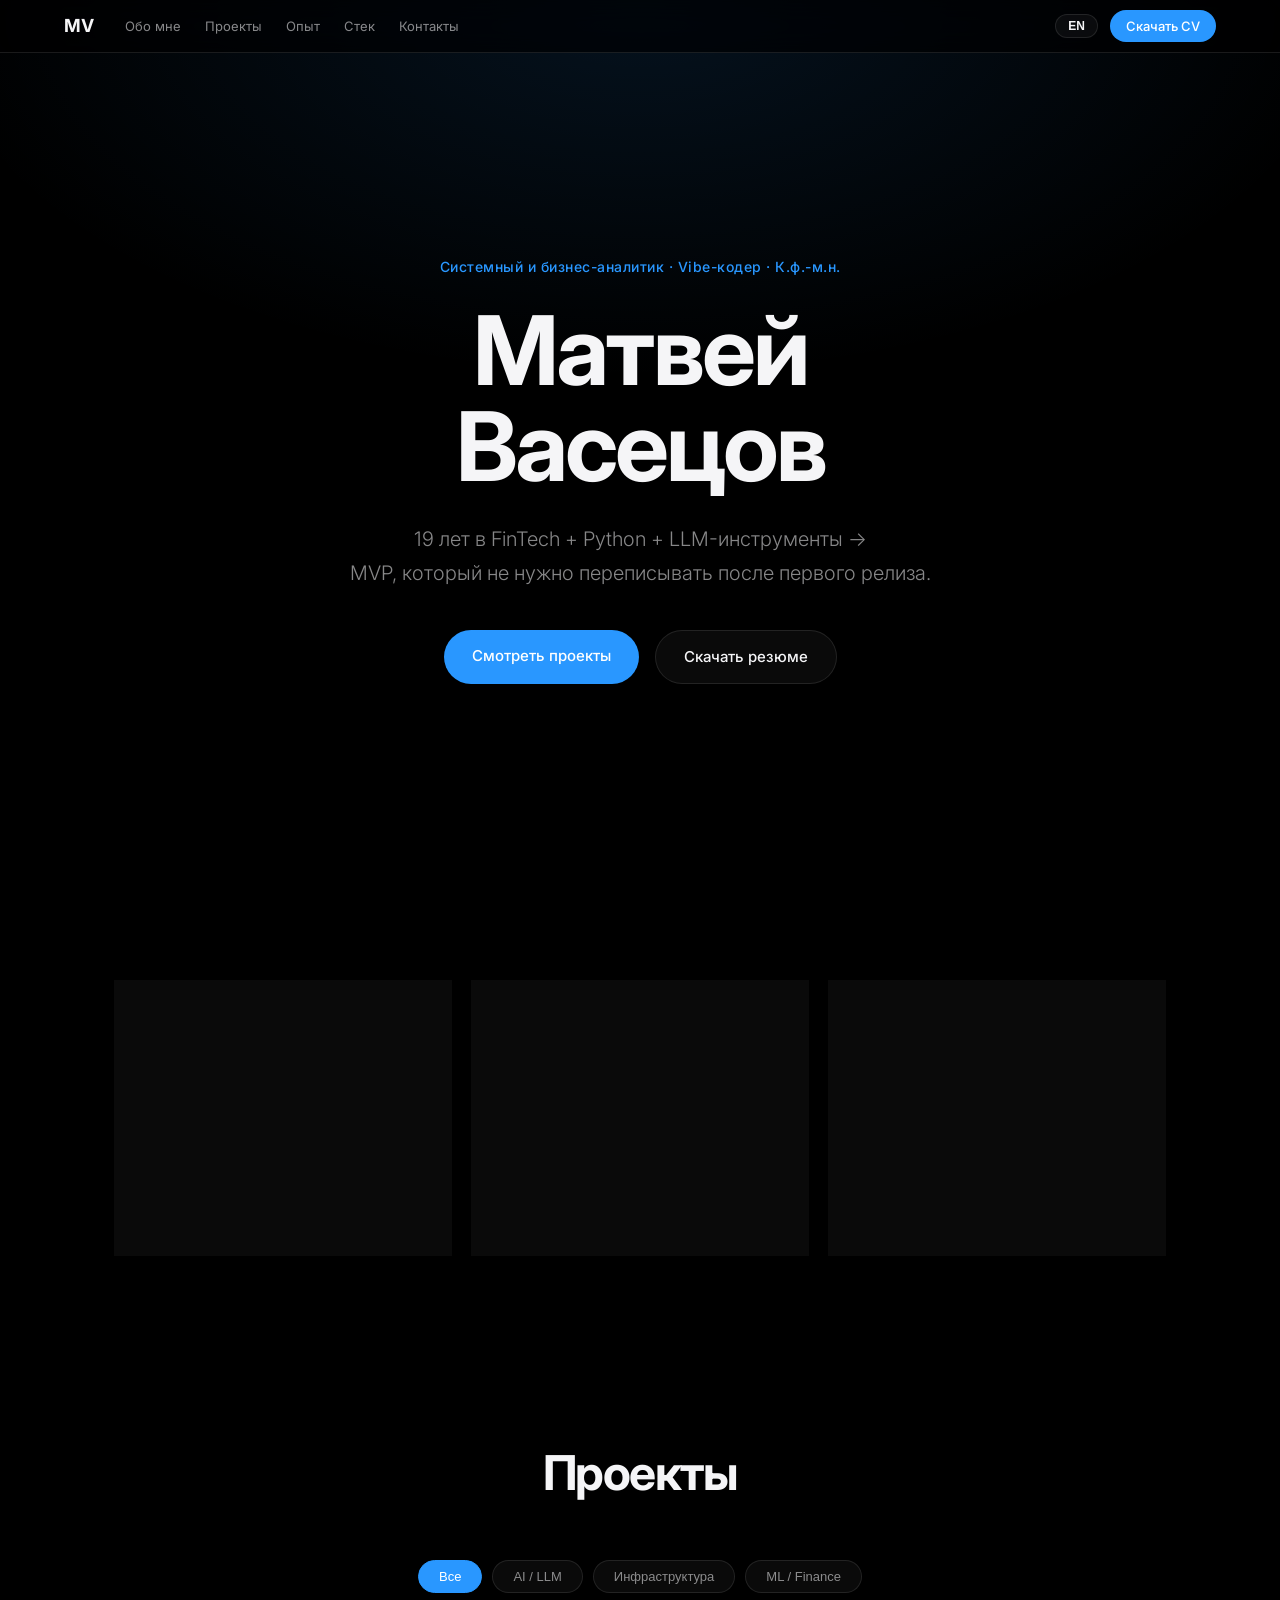
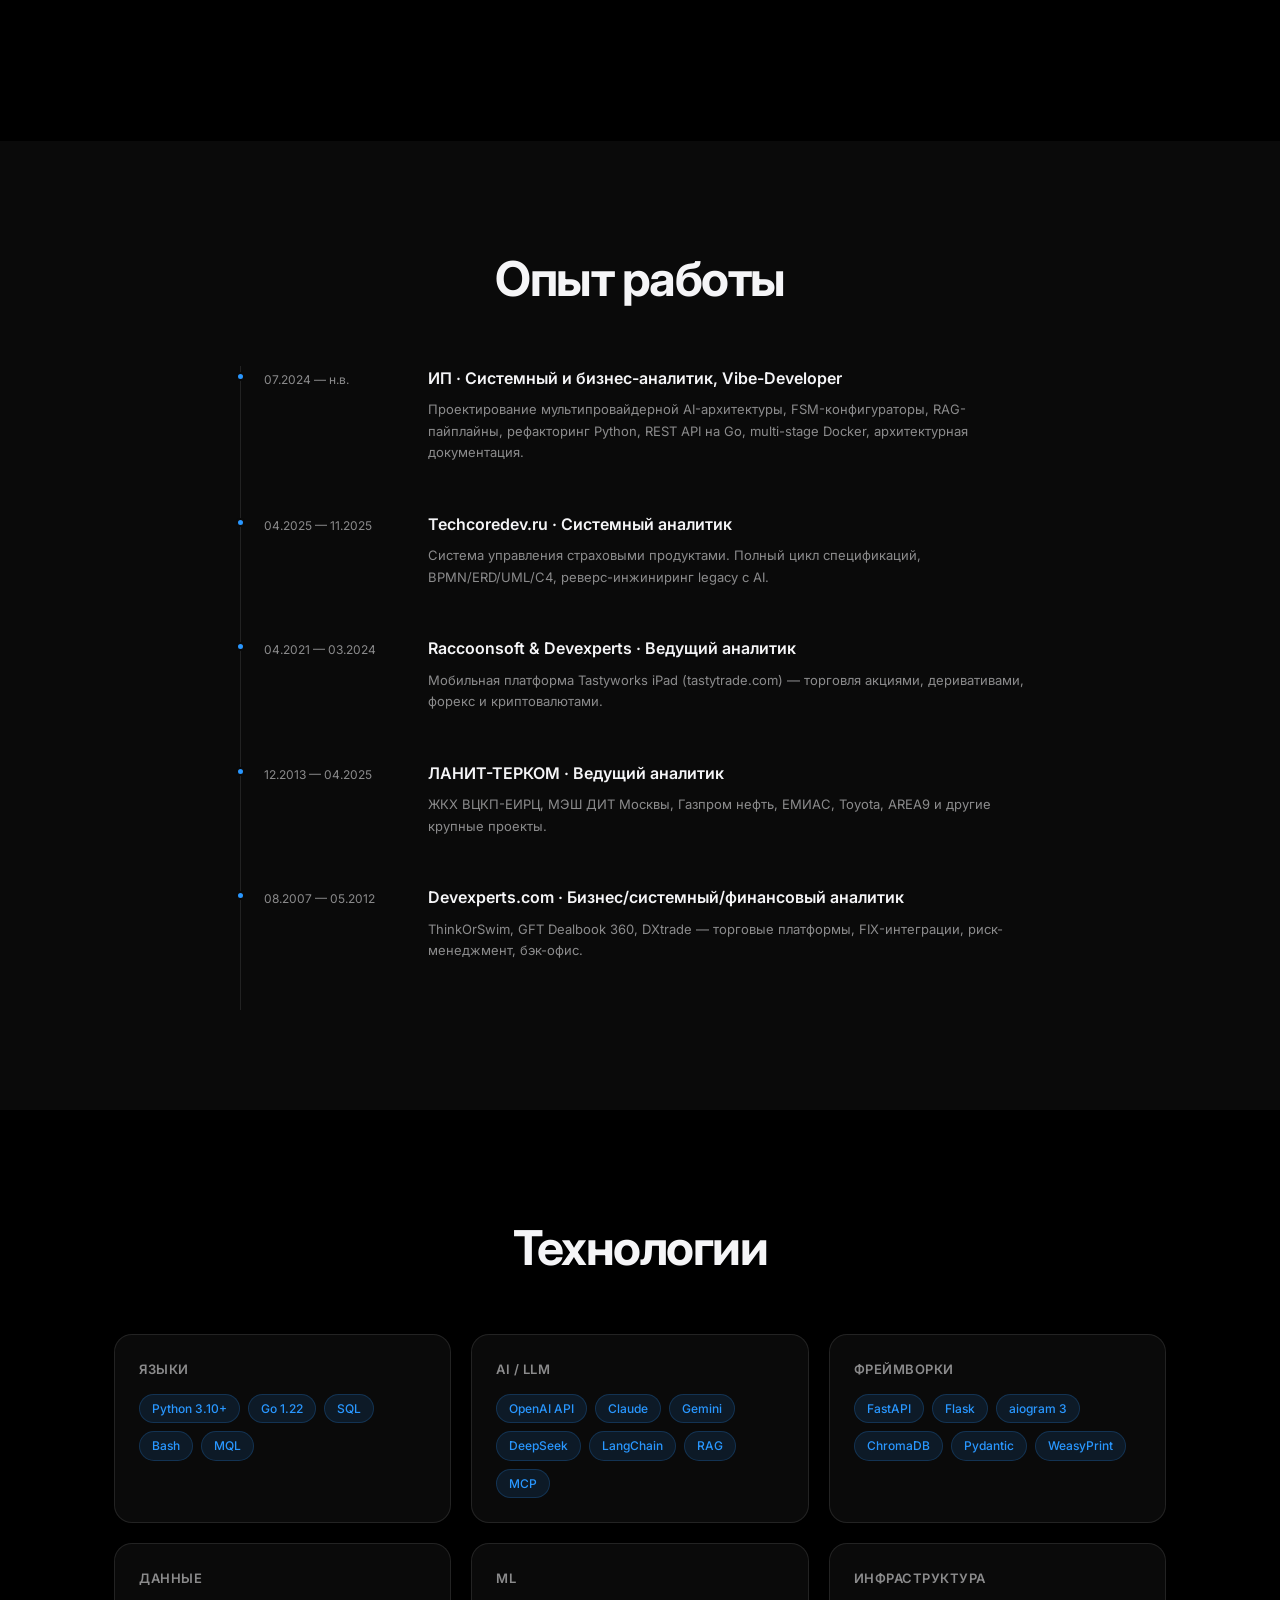
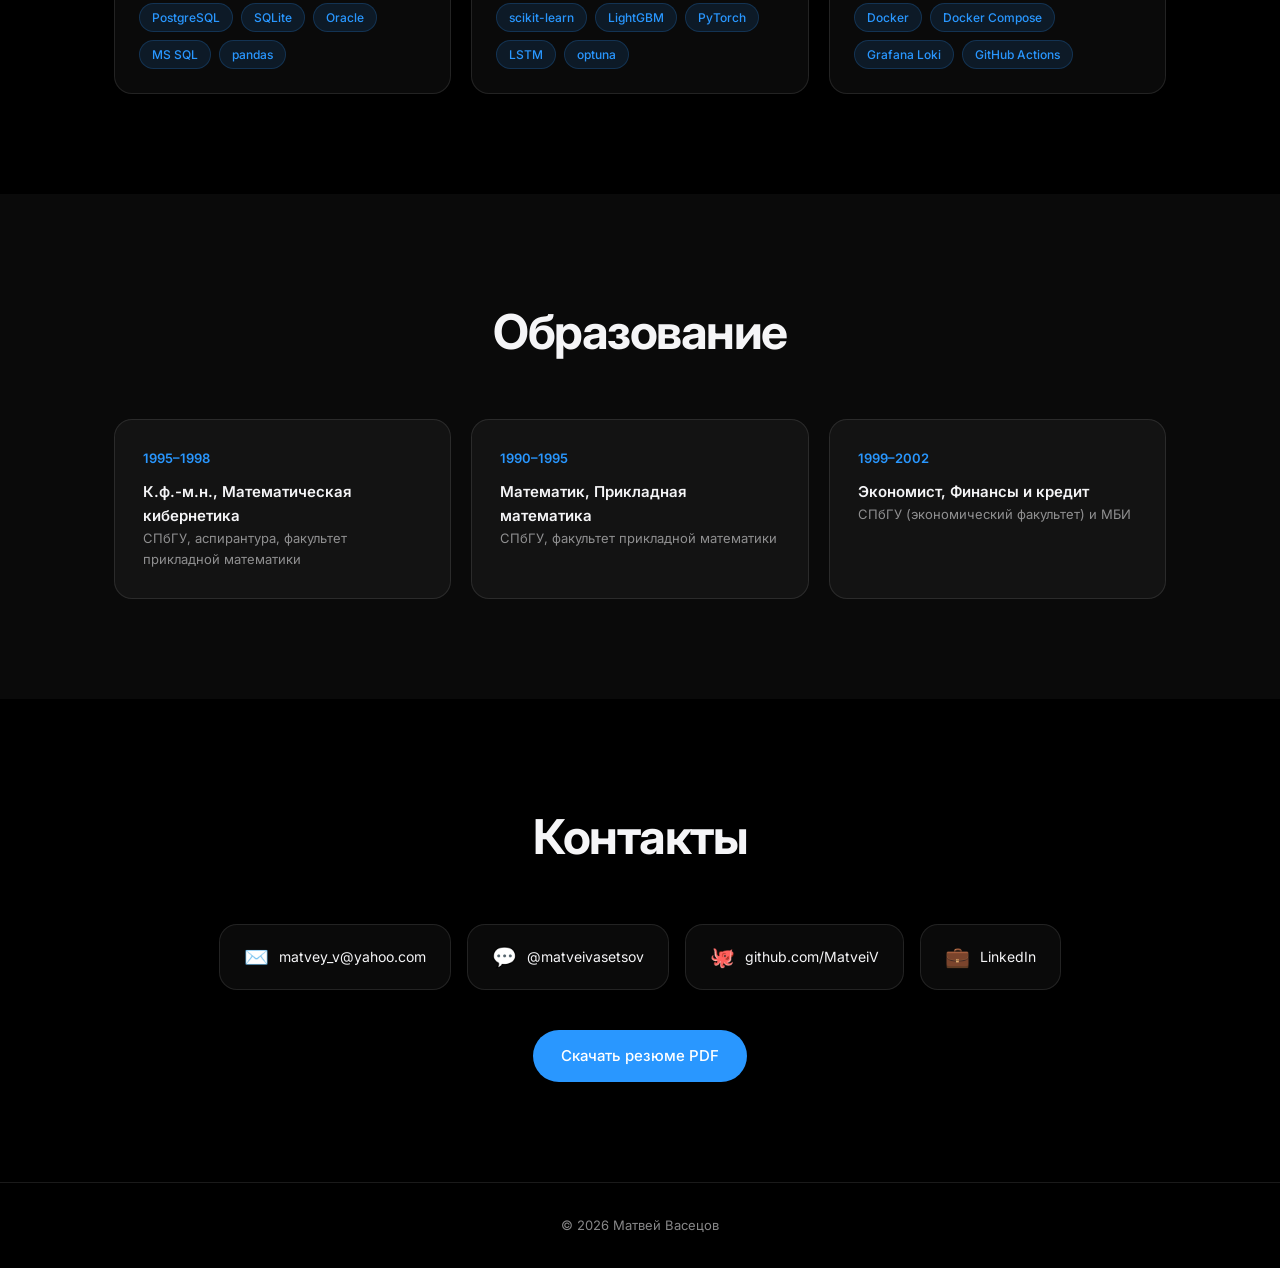
==== templates/index.html @ 53c4da7e "Initial commit: resume site + telegram bot" ====
<!DOCTYPE html>
<html lang="ru">
<head>
  <meta charset="UTF-8" />
  <meta name="viewport" content="width=device-width, initial-scale=1.0" />
  <title data-i18n="page_title">Матвей Васецов — Аналитик</title>
  <link rel="preconnect" href="https://fonts.googleapis.com" />
  <link rel="preconnect" href="https://fonts.gstatic.com" crossorigin />
  <link href="https://fonts.googleapis.com/css2?family=Inter:wght@300;400;500;600;700&display=swap" rel="stylesheet" />
  <link rel="stylesheet" href="/static/css/style.css" />
</head>
<body>

  <!-- NAV -->
  <nav class="nav">
    <div class="nav-inner">
      <span class="nav-logo">MV</span>
      <div class="nav-links">
        <a href="#about" data-i18n="nav_about">Обо мне</a>
        <a href="#projects" data-i18n="nav_projects">Проекты</a>
        <a href="#experience" data-i18n="nav_experience">Опыт</a>
        <a href="#skills" data-i18n="nav_skills">Стек</a>
        <a href="#contact" data-i18n="nav_contact">Контакты</a>
      </div>
      <div class="nav-actions">
        <button class="lang-btn" id="langToggle">EN</button>
        <a href="/download-cv" class="btn-pill" data-i18n="nav_cv">Скачать CV</a>
      </div>
    </div>
  </nav>

  <!-- HERO -->
  <section class="hero" id="about">
    <div class="hero-inner">
      <p class="hero-eyebrow" data-i18n="hero_eyebrow">Системный и бизнес-аналитик · Vibe-кодер · К.ф.-м.н.</p>
      <h1 class="hero-name">Матвей<br>Васецов</h1>
      <p class="hero-tagline" data-i18n="hero_tagline">
        19 лет в FinTech + Python + LLM-инструменты →<br>MVP, который не нужно переписывать после первого релиза.
      </p>
      <div class="hero-cta">
        <a href="#projects" class="btn-primary" data-i18n="hero_cta_projects">Смотреть проекты</a>
        <a href="/download-cv" class="btn-secondary" data-i18n="hero_cta_cv">Скачать резюме</a>
      </div>
    </div>
  </section>

  <!-- UTP CARDS -->
  <section class="utp">
    <div class="container">
      <div class="utp-grid">
        <div class="utp-card">
          <div class="utp-icon">🎯</div>
          <h3 data-i18n="utp1_title">Бизнес ↔ Разработка</h3>
          <p data-i18n="utp1_desc">Закрываю связку: собираю требования, проектирую архитектуру и автоматизирую рутину на Python — вы экономите итерации и деньги.</p>
        </div>
        <div class="utp-card">
          <div class="utp-icon">⚡</div>
          <h3 data-i18n="utp2_title">FinTech-экспертиза</h3>
          <p data-i18n="utp2_desc">Торговые платформы, расчётные системы, риск-менеджмент — 19 лет в высоконагруженных финансовых системах.</p>
        </div>
        <div class="utp-card">
          <div class="utp-icon">🤖</div>
          <h3 data-i18n="utp3_title">AI-нативный аналитик</h3>
          <p data-i18n="utp3_desc">LLM, RAG, MCP, function calling — применяю AI-инструменты для ускорения проектирования и разработки.</p>
        </div>
      </div>
    </div>
  </section>

  <!-- PROJECTS -->
  <section class="projects" id="projects">
    <div class="container">
      <h2 class="section-title" data-i18n="projects_title">Проекты</h2>
      <div class="filter-bar" id="filterBar">
        <button class="filter-btn active" data-cat="all" data-i18n="filter_all">Все</button>
        <button class="filter-btn" data-cat="AI / LLM">AI / LLM</button>
        <button class="filter-btn" data-cat="Infrastructure" data-i18n="filter_infra">Инфраструктура</button>
        <button class="filter-btn" data-cat="ML / Finance">ML / Finance</button>
      </div>
      <div class="projects-grid" id="projectsGrid">
        <!-- filled by JS -->
      </div>
    </div>
  </section>

  <!-- EXPERIENCE -->
  <section class="experience" id="experience">
    <div class="container">
      <h2 class="section-title" data-i18n="exp_title">Опыт работы</h2>
      <div class="timeline" id="timeline">

        <div class="timeline-item">
          <div class="timeline-date">07.2024 — <span data-i18n="present">н.в.</span></div>
          <div class="timeline-content">
            <h3 data-i18n="exp1_role">ИП · Системный и бизнес-аналитик, Vibe-Developer</h3>
            <p data-i18n="exp1_desc">Проектирование мультипровайдерной AI-архитектуры, FSM-конфигураторы, RAG-пайплайны, рефакторинг Python, REST API на Go, multi-stage Docker, архитектурная документация.</p>
          </div>
        </div>

        <div class="timeline-item">
          <div class="timeline-date">04.2025 — 11.2025</div>
          <div class="timeline-content">
            <h3 data-i18n="exp2_role">Techcoredev.ru · Системный аналитик</h3>
            <p data-i18n="exp2_desc">Система управления страховыми продуктами. Полный цикл спецификаций, BPMN/ERD/UML/C4, реверс-инжиниринг legacy с AI.</p>
          </div>
        </div>

        <div class="timeline-item">
          <div class="timeline-date">04.2021 — 03.2024</div>
          <div class="timeline-content">
            <h3 data-i18n="exp3_role">Raccoonsoft & Devexperts · Ведущий аналитик</h3>
            <p data-i18n="exp3_desc">Мобильная платформа Tastyworks iPad (tastytrade.com) — торговля акциями, деривативами, форекс и криптовалютами.</p>
          </div>
        </div>

        <div class="timeline-item">
          <div class="timeline-date">12.2013 — 04.2025</div>
          <div class="timeline-content">
            <h3 data-i18n="exp4_role">ЛАНИТ-ТЕРКОМ · Ведущий аналитик</h3>
            <p data-i18n="exp4_desc">ЖКХ ВЦКП-ЕИРЦ, МЭШ ДИТ Москвы, Газпром нефть, ЕМИАС, Toyota, AREA9 и другие крупные проекты.</p>
          </div>
        </div>

        <div class="timeline-item">
          <div class="timeline-date">08.2007 — 05.2012</div>
          <div class="timeline-content">
            <h3 data-i18n="exp5_role">Devexperts.com · Бизнес/системный/финансовый аналитик</h3>
            <p data-i18n="exp5_desc">ThinkOrSwim, GFT Dealbook 360, DXtrade — торговые платформы, FIX-интеграции, риск-менеджмент, бэк-офис.</p>
          </div>
        </div>

      </div>
    </div>
  </section>

  <!-- SKILLS -->
  <section class="skills" id="skills">
    <div class="container">
      <h2 class="section-title" data-i18n="skills_title">Технологии</h2>
      <div class="skills-grid">
        <div class="skill-group">
          <h4 data-i18n="sk_lang">Языки</h4>
          <div class="tags">
            <span class="tag">Python 3.10+</span><span class="tag">Go 1.22</span><span class="tag">SQL</span><span class="tag">Bash</span><span class="tag">MQL</span>
          </div>
        </div>
        <div class="skill-group">
          <h4>AI / LLM</h4>
          <div class="tags">
            <span class="tag">OpenAI API</span><span class="tag">Claude</span><span class="tag">Gemini</span><span class="tag">DeepSeek</span><span class="tag">LangChain</span><span class="tag">RAG</span><span class="tag">MCP</span>
          </div>
        </div>
        <div class="skill-group">
          <h4 data-i18n="sk_frameworks">Фреймворки</h4>
          <div class="tags">
            <span class="tag">FastAPI</span><span class="tag">Flask</span><span class="tag">aiogram 3</span><span class="tag">ChromaDB</span><span class="tag">Pydantic</span><span class="tag">WeasyPrint</span>
          </div>
        </div>
        <div class="skill-group">
          <h4 data-i18n="sk_data">Данные</h4>
          <div class="tags">
            <span class="tag">PostgreSQL</span><span class="tag">SQLite</span><span class="tag">Oracle</span><span class="tag">MS SQL</span><span class="tag">pandas</span>
          </div>
        </div>
        <div class="skill-group">
          <h4>ML</h4>
          <div class="tags">
            <span class="tag">scikit-learn</span><span class="tag">LightGBM</span><span class="tag">PyTorch</span><span class="tag">LSTM</span><span class="tag">optuna</span>
          </div>
        </div>
        <div class="skill-group">
          <h4 data-i18n="sk_infra">Инфраструктура</h4>
          <div class="tags">
            <span class="tag">Docker</span><span class="tag">Docker Compose</span><span class="tag">Grafana Loki</span><span class="tag">GitHub Actions</span>
          </div>
        </div>
      </div>
    </div>
  </section>

  <!-- EDUCATION -->
  <section class="education">
    <div class="container">
      <h2 class="section-title" data-i18n="edu_title">Образование</h2>
      <div class="edu-grid">
        <div class="edu-card">
          <div class="edu-year">1995–1998</div>
          <div class="edu-body">
            <h4 data-i18n="edu1_title">К.ф.-м.н., Математическая кибернетика</h4>
            <p data-i18n="edu1_place">СПбГУ, аспирантура, факультет прикладной математики</p>
          </div>
        </div>
        <div class="edu-card">
          <div class="edu-year">1990–1995</div>
          <div class="edu-body">
            <h4 data-i18n="edu2_title">Математик, Прикладная математика</h4>
            <p data-i18n="edu2_place">СПбГУ, факультет прикладной математики</p>
          </div>
        </div>
        <div class="edu-card">
          <div class="edu-year">1999–2002</div>
          <div class="edu-body">
            <h4 data-i18n="edu3_title">Экономист, Финансы и кредит</h4>
            <p data-i18n="edu3_place">СПбГУ (экономический факультет) и МБИ</p>
          </div>
        </div>
      </div>
    </div>
  </section>

  <!-- CONTACT -->
  <section class="contact" id="contact">
    <div class="container">
      <h2 class="section-title" data-i18n="contact_title">Контакты</h2>
      <div class="contact-links">
        <a href="mailto:matvey_v@yahoo.com" class="contact-item">
          <span class="contact-icon">✉️</span>
          <span>matvey_v@yahoo.com</span>
        </a>
        <a href="https://t.me/matveivasetsov" target="_blank" class="contact-item">
          <span class="contact-icon">💬</span>
          <span>@matveivasetsov</span>
        </a>
        <a href="https://github.com/MatveiV" target="_blank" class="contact-item">
          <span class="contact-icon">🐙</span>
          <span>github.com/MatveiV</span>
        </a>
        <a href="https://www.linkedin.com/in/matvei-vasetsov-777b66a" target="_blank" class="contact-item">
          <span class="contact-icon">💼</span>
          <span>LinkedIn</span>
        </a>
      </div>
      <div class="contact-cv">
        <a href="/download-cv" class="btn-primary" data-i18n="contact_cv">Скачать резюме PDF</a>
      </div>
    </div>
  </section>

  <footer class="footer">
    <p>© 2026 Матвей Васецов</p>
  </footer>

  <script src="/static/js/main.js"></script>
</body>
</html>
---- static/css/style.css ----
/* ===== RESET & BASE ===== */
*, *::before, *::after { box-sizing: border-box; margin: 0; padding: 0; }

:root {
  --bg: #000;
  --bg2: #0a0a0a;
  --surface: rgba(255,255,255,0.04);
  --surface-hover: rgba(255,255,255,0.08);
  --border: rgba(255,255,255,0.1);
  --text: #f5f5f7;
  --text-muted: rgba(245,245,247,0.55);
  --accent: #2997ff;
  --accent2: #30d158;
  --radius: 18px;
  --transition: 0.3s cubic-bezier(0.4,0,0.2,1);
}

html { scroll-behavior: smooth; }

body {
  font-family: 'Inter', -apple-system, BlinkMacSystemFont, 'SF Pro Display', sans-serif;
  background: var(--bg);
  color: var(--text);
  line-height: 1.6;
  -webkit-font-smoothing: antialiased;
}

a { color: inherit; text-decoration: none; }

/* ===== NAV ===== */
.nav {
  position: fixed; top: 0; left: 0; right: 0; z-index: 100;
  background: rgba(0,0,0,0.72);
  backdrop-filter: saturate(180%) blur(20px);
  -webkit-backdrop-filter: saturate(180%) blur(20px);
  border-bottom: 1px solid var(--border);
}
.nav-inner {
  max-width: 1200px; margin: 0 auto;
  display: flex; align-items: center; gap: 32px;
  padding: 0 24px; height: 52px;
}
.nav-logo { font-weight: 700; font-size: 18px; letter-spacing: -0.5px; }
.nav-links { display: flex; gap: 24px; flex: 1; }
.nav-links a {
  font-size: 13px; color: var(--text-muted);
  transition: color var(--transition);
}
.nav-links a:hover { color: var(--text); }
.nav-actions { display: flex; align-items: center; gap: 12px; }

.lang-btn {
  background: var(--surface); border: 1px solid var(--border);
  color: var(--text); font-size: 12px; font-weight: 600;
  padding: 4px 12px; border-radius: 20px; cursor: pointer;
  transition: background var(--transition);
}
.lang-btn:hover { background: var(--surface-hover); }

.btn-pill {
  font-size: 13px; font-weight: 500;
  background: var(--accent); color: #fff;
  padding: 6px 16px; border-radius: 20px;
  transition: opacity var(--transition);
}
.btn-pill:hover { opacity: 0.85; }

/* ===== HERO ===== */
.hero {
  min-height: 100vh;
  display: flex; align-items: center; justify-content: center;
  text-align: center;
  padding: 120px 24px 80px;
  background: radial-gradient(ellipse 80% 60% at 50% 0%, rgba(41,151,255,0.12) 0%, transparent 70%);
}
.hero-inner { max-width: 800px; }
.hero-eyebrow {
  font-size: 14px; font-weight: 500; letter-spacing: 0.5px;
  color: var(--accent); margin-bottom: 24px;
  opacity: 0; animation: fadeUp 0.8s 0.2s forwards;
}
.hero-name {
  font-size: clamp(56px, 10vw, 96px);
  font-weight: 700; letter-spacing: -3px; line-height: 1;
  margin-bottom: 28px;
  opacity: 0; animation: fadeUp 0.8s 0.4s forwards;
}
.hero-tagline {
  font-size: clamp(16px, 2.5vw, 20px);
  color: var(--text-muted); font-weight: 300; line-height: 1.7;
  margin-bottom: 40px;
  opacity: 0; animation: fadeUp 0.8s 0.6s forwards;
}
.hero-cta {
  display: flex; gap: 16px; justify-content: center; flex-wrap: wrap;
  opacity: 0; animation: fadeUp 0.8s 0.8s forwards;
}
.btn-primary {
  background: var(--accent); color: #fff;
  padding: 14px 28px; border-radius: 980px;
  font-size: 15px; font-weight: 500;
  transition: opacity var(--transition), transform var(--transition);
  display: inline-block;
}
.btn-primary:hover { opacity: 0.85; transform: scale(1.02); }
.btn-secondary {
  background: var(--surface); color: var(--text);
  border: 1px solid var(--border);
  padding: 14px 28px; border-radius: 980px;
  font-size: 15px; font-weight: 500;
  transition: background var(--transition), transform var(--transition);
  display: inline-block;
}
.btn-secondary:hover { background: var(--surface-hover); transform: scale(1.02); }

/* ===== UTP ===== */
.utp { padding: 80px 24px; }
.utp-grid {
  max-width: 1100px; margin: 0 auto;
  display: grid; grid-template-columns: repeat(auto-fit, minmax(280px, 1fr)); gap: 20px;
}
.utp-card {
  background: var(--surface);
  border: 1px solid var(--border);
  border-radius: var(--radius);
  padding: 36px 32px;
  backdrop-filter: blur(10px);
  transition: background var(--transition), transform var(--transition);
}
.utp-card:hover { background: var(--surface-hover); transform: translateY(-4px); }
.utp-icon { font-size: 32px; margin-bottom: 16px; }
.utp-card h3 { font-size: 18px; font-weight: 600; margin-bottom: 10px; }
.utp-card p { font-size: 14px; color: var(--text-muted); line-height: 1.7; }

/* ===== CONTAINER ===== */
.container { max-width: 1100px; margin: 0 auto; padding: 0 24px; }

/* ===== SECTION TITLE ===== */
.section-title {
  font-size: clamp(32px, 5vw, 48px);
  font-weight: 700; letter-spacing: -1.5px;
  margin-bottom: 48px; text-align: center;
}

/* ===== PROJECTS ===== */
.projects { padding: 100px 24px; }
.filter-bar {
  display: flex; gap: 10px; justify-content: center;
  flex-wrap: wrap; margin-bottom: 48px;
}
.filter-btn {
  background: var(--surface); border: 1px solid var(--border);
  color: var(--text-muted); font-size: 13px; font-weight: 500;
  padding: 8px 20px; border-radius: 980px; cursor: pointer;
  transition: all var(--transition);
}
.filter-btn:hover, .filter-btn.active {
  background: var(--accent); border-color: var(--accent);
  color: #fff;
}
.projects-grid {
  display: grid;
  grid-template-columns: repeat(auto-fill, minmax(320px, 1fr));
  gap: 20px;
}
.project-card {
  background: var(--surface);
  border: 1px solid var(--border);
  border-radius: var(--radius);
  padding: 28px;
  backdrop-filter: blur(10px);
  transition: background var(--transition), transform var(--transition), border-color var(--transition);
  display: flex; flex-direction: column; gap: 12px;
}
.project-card:hover {
  background: var(--surface-hover);
  transform: translateY(-4px);
  border-color: rgba(41,151,255,0.3);
}
.project-cat {
  font-size: 11px; font-weight: 600; letter-spacing: 0.8px;
  color: var(--accent); text-transform: uppercase;
}
.project-card h3 { font-size: 17px; font-weight: 600; }
.project-card p { font-size: 13px; color: var(--text-muted); line-height: 1.65; flex: 1; }
.project-tags { display: flex; flex-wrap: wrap; gap: 6px; }
.project-link {
  font-size: 13px; color: var(--accent); font-weight: 500;
  display: inline-flex; align-items: center; gap: 4px;
  transition: opacity var(--transition);
}
.project-link:hover { opacity: 0.75; }

/* ===== EXPERIENCE ===== */
.experience { padding: 100px 24px; background: var(--bg2); }
.timeline { max-width: 800px; margin: 0 auto; position: relative; }
.timeline::before {
  content: ''; position: absolute; left: 0; top: 0; bottom: 0;
  width: 1px; background: var(--border);
}
.timeline-item {
  display: grid; grid-template-columns: 140px 1fr;
  gap: 24px; padding: 0 0 48px 24px; position: relative;
}
.timeline-item::before {
  content: ''; position: absolute; left: -4px; top: 6px;
  width: 9px; height: 9px; border-radius: 50%;
  background: var(--accent); border: 2px solid var(--bg2);
}
.timeline-date { font-size: 12px; color: var(--text-muted); padding-top: 4px; }
.timeline-content h3 { font-size: 16px; font-weight: 600; margin-bottom: 8px; }
.timeline-content p { font-size: 13px; color: var(--text-muted); line-height: 1.65; }

/* ===== SKILLS ===== */
.skills { padding: 100px 24px; }
.skills-grid {
  display: grid;
  grid-template-columns: repeat(auto-fill, minmax(280px, 1fr));
  gap: 20px;
}
.skill-group {
  background: var(--surface); border: 1px solid var(--border);
  border-radius: var(--radius); padding: 24px;
}
.skill-group h4 { font-size: 13px; font-weight: 600; color: var(--text-muted); margin-bottom: 14px; text-transform: uppercase; letter-spacing: 0.5px; }
.tags { display: flex; flex-wrap: wrap; gap: 8px; }
.tag {
  font-size: 12px; font-weight: 500;
  background: rgba(41,151,255,0.12); color: var(--accent);
  border: 1px solid rgba(41,151,255,0.2);
  padding: 4px 12px; border-radius: 980px;
}

/* ===== EDUCATION ===== */
.education { padding: 100px 24px; background: var(--bg2); }
.edu-grid {
  display: grid;
  grid-template-columns: repeat(auto-fill, minmax(280px, 1fr));
  gap: 20px;
}
.edu-card {
  background: var(--surface); border: 1px solid var(--border);
  border-radius: var(--radius); padding: 28px;
  display: flex; flex-direction: column; gap: 12px;
}
.edu-year { font-size: 13px; color: var(--accent); font-weight: 600; }
.edu-card h4 { font-size: 15px; font-weight: 600; }
.edu-card p { font-size: 13px; color: var(--text-muted); }

/* ===== CONTACT ===== */
.contact { padding: 100px 24px; text-align: center; }
.contact-links {
  display: flex; flex-wrap: wrap; gap: 16px;
  justify-content: center; margin-bottom: 40px;
}
.contact-item {
  display: flex; align-items: center; gap: 10px;
  background: var(--surface); border: 1px solid var(--border);
  border-radius: var(--radius); padding: 16px 24px;
  font-size: 14px; transition: background var(--transition), transform var(--transition);
}
.contact-item:hover { background: var(--surface-hover); transform: translateY(-2px); }
.contact-icon { font-size: 20px; }
.contact-cv { margin-top: 8px; }

/* ===== FOOTER ===== */
.footer {
  text-align: center; padding: 32px 24px;
  font-size: 13px; color: var(--text-muted);
  border-top: 1px solid var(--border);
}

/* ===== ANIMATIONS ===== */
@keyframes fadeUp {
  from { opacity: 0; transform: translateY(24px); }
  to   { opacity: 1; transform: translateY(0); }
}

/* ===== RESPONSIVE ===== */
@media (max-width: 768px) {
  .nav-links { display: none; }
  .timeline-item { grid-template-columns: 1fr; gap: 4px; }
  .timeline-date { padding-top: 0; }
}
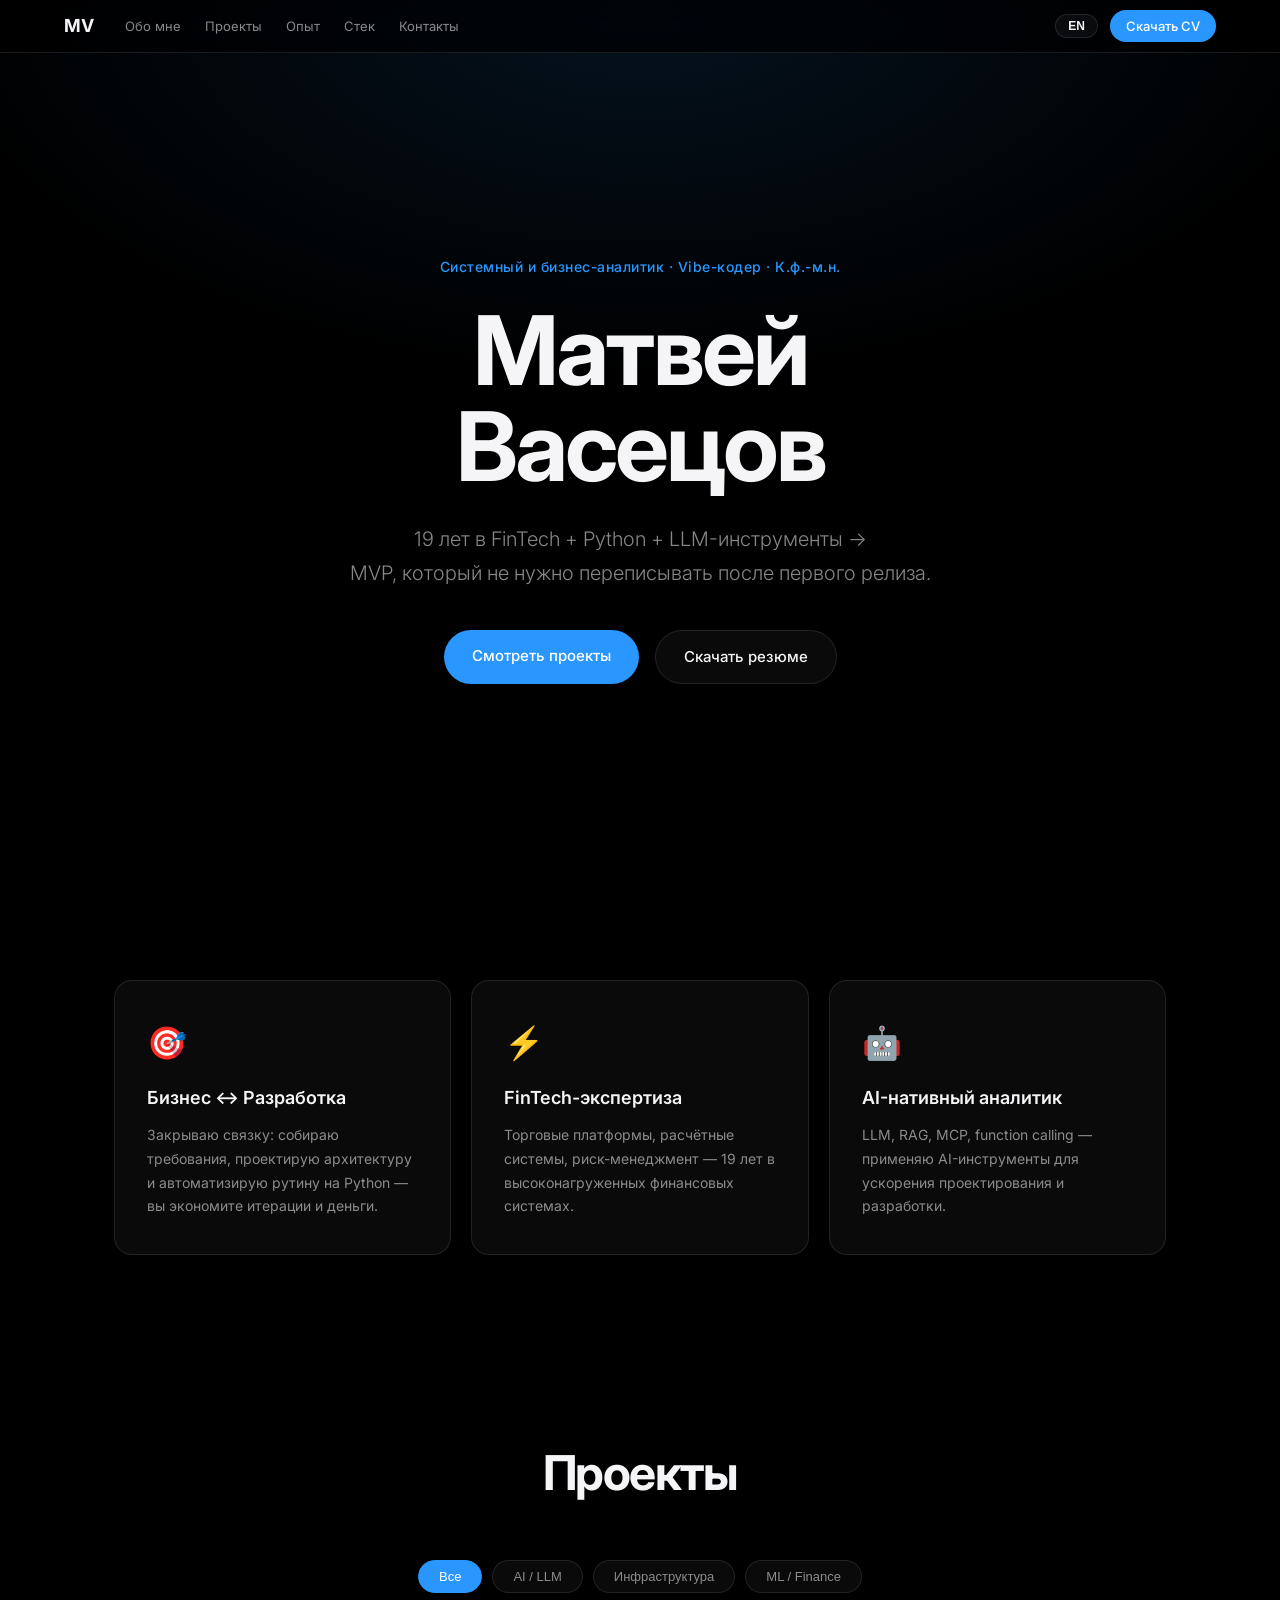
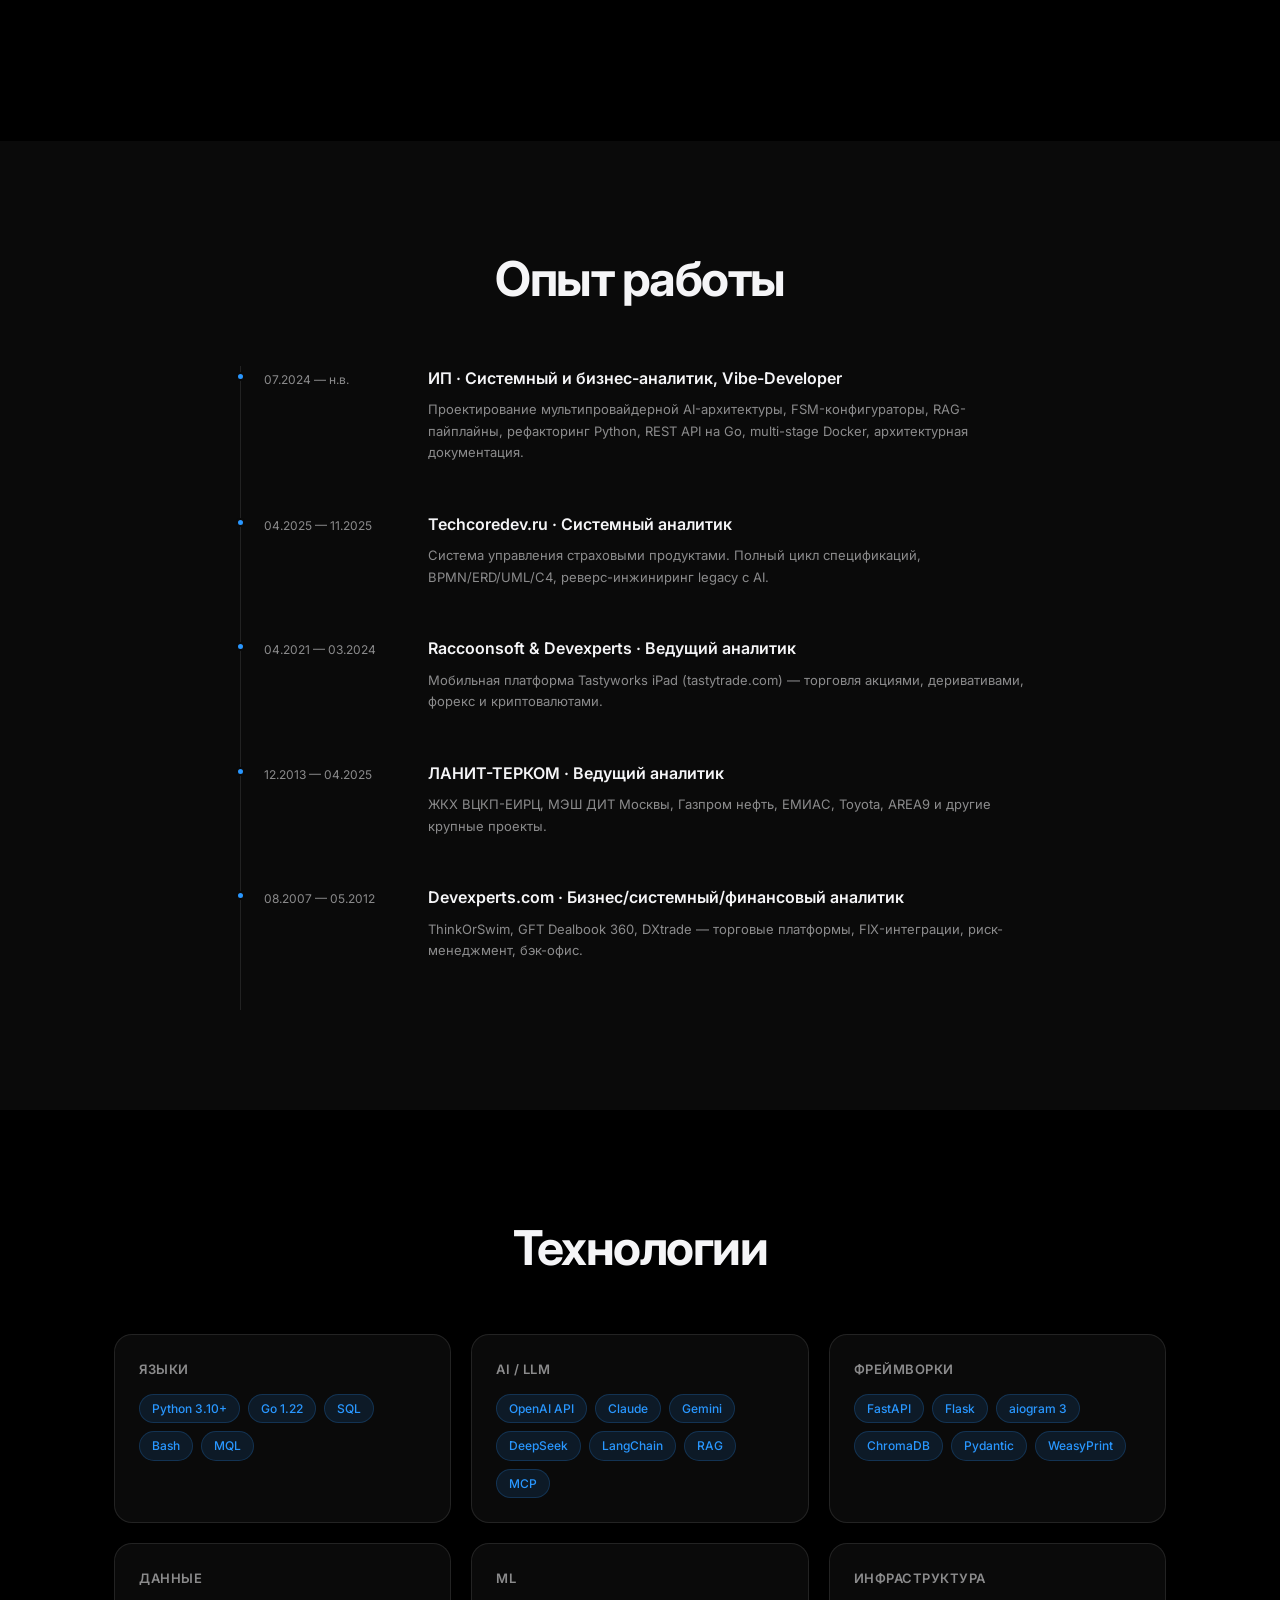
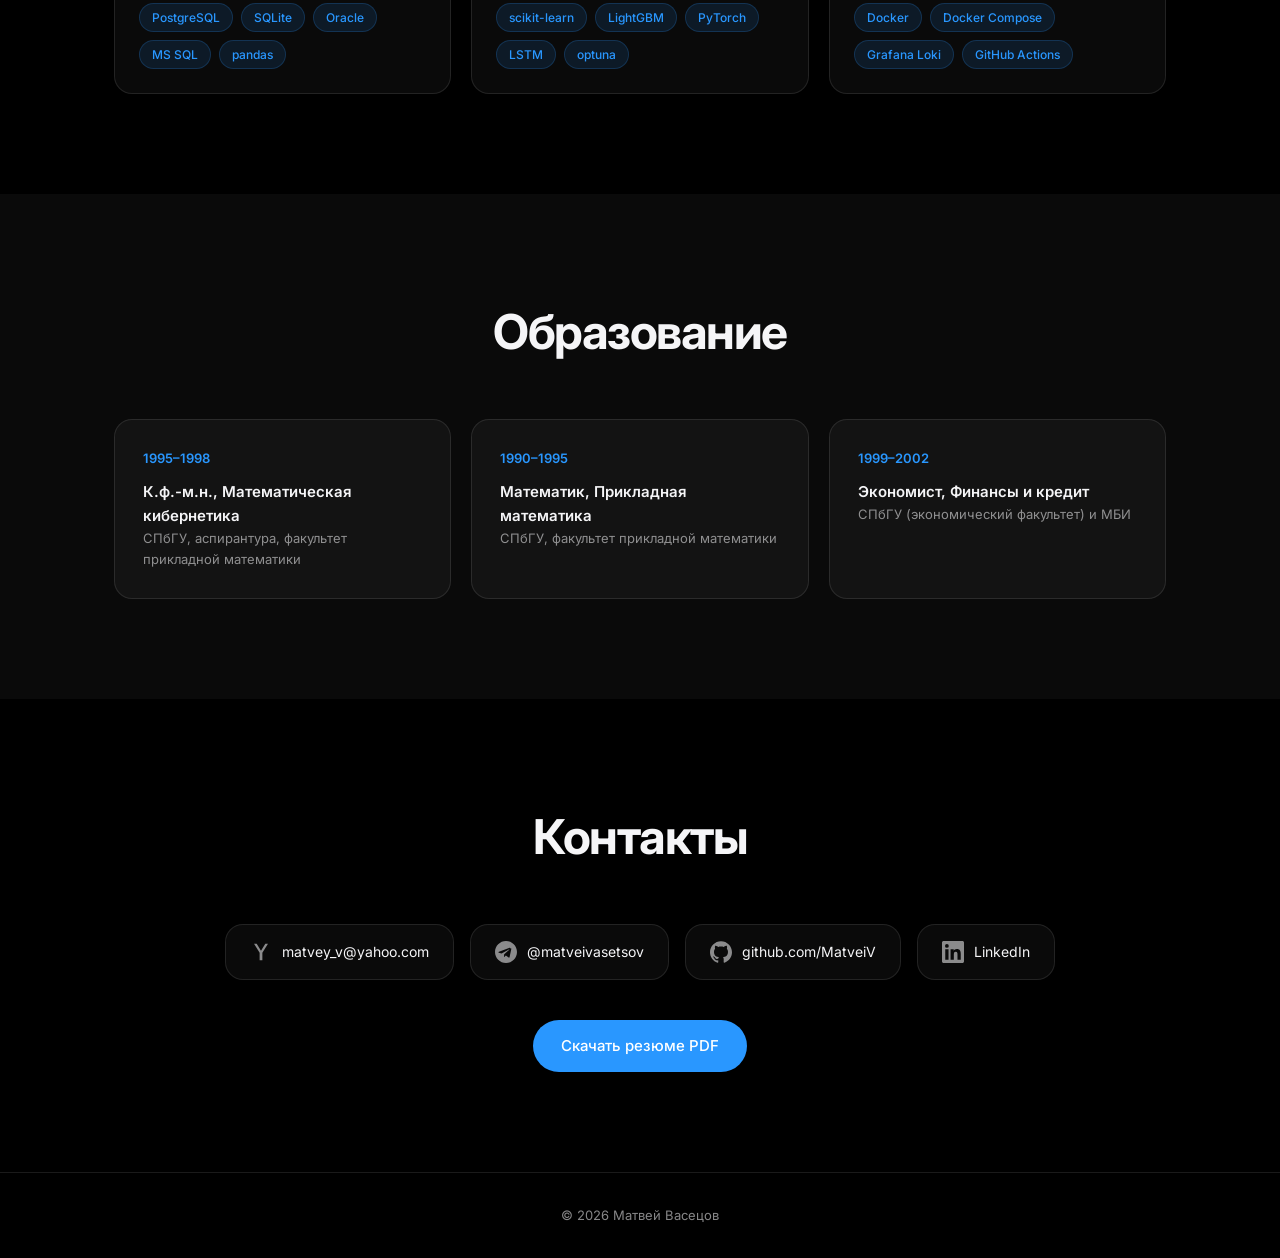
==== commit d1c7cbb1: "feat: per-language CV download, direct repo links, brand icons" ====
--- a/templates/index.html
+++ b/templates/index.html
@@ -24,7 +24,7 @@
       </div>
       <div class="nav-actions">
         <button class="lang-btn" id="langToggle">EN</button>
-        <a href="/download-cv" class="btn-pill" data-i18n="nav_cv">Скачать CV</a>
+        <a href="/download-cv?lang=ru" class="btn-pill" id="navCvBtn" data-i18n="nav_cv">Скачать CV</a>
       </div>
     </div>
   </nav>
@@ -39,7 +39,7 @@
       </p>
       <div class="hero-cta">
         <a href="#projects" class="btn-primary" data-i18n="hero_cta_projects">Смотреть проекты</a>
-        <a href="/download-cv" class="btn-secondary" data-i18n="hero_cta_cv">Скачать резюме</a>
+        <a href="/download-cv?lang=ru" class="btn-secondary cv-download-btn" data-i18n="hero_cta_cv">Скачать резюме</a>
       </div>
     </div>
   </section>
@@ -77,9 +77,7 @@
         <button class="filter-btn" data-cat="Infrastructure" data-i18n="filter_infra">Инфраструктура</button>
         <button class="filter-btn" data-cat="ML / Finance">ML / Finance</button>
       </div>
-      <div class="projects-grid" id="projectsGrid">
-        <!-- filled by JS -->
-      </div>
+      <div class="projects-grid" id="projectsGrid"></div>
     </div>
   </section>
 
@@ -87,8 +85,7 @@
   <section class="experience" id="experience">
     <div class="container">
       <h2 class="section-title" data-i18n="exp_title">Опыт работы</h2>
-      <div class="timeline" id="timeline">
-
+      <div class="timeline">
         <div class="timeline-item">
           <div class="timeline-date">07.2024 — <span data-i18n="present">н.в.</span></div>
           <div class="timeline-content">
@@ -96,7 +93,6 @@
             <p data-i18n="exp1_desc">Проектирование мультипровайдерной AI-архитектуры, FSM-конфигураторы, RAG-пайплайны, рефакторинг Python, REST API на Go, multi-stage Docker, архитектурная документация.</p>
           </div>
         </div>
-
         <div class="timeline-item">
           <div class="timeline-date">04.2025 — 11.2025</div>
           <div class="timeline-content">
@@ -104,7 +100,6 @@
             <p data-i18n="exp2_desc">Система управления страховыми продуктами. Полный цикл спецификаций, BPMN/ERD/UML/C4, реверс-инжиниринг legacy с AI.</p>
           </div>
         </div>
-
         <div class="timeline-item">
           <div class="timeline-date">04.2021 — 03.2024</div>
           <div class="timeline-content">
@@ -112,7 +107,6 @@
             <p data-i18n="exp3_desc">Мобильная платформа Tastyworks iPad (tastytrade.com) — торговля акциями, деривативами, форекс и криптовалютами.</p>
           </div>
         </div>
-
         <div class="timeline-item">
           <div class="timeline-date">12.2013 — 04.2025</div>
           <div class="timeline-content">
@@ -120,7 +114,6 @@
             <p data-i18n="exp4_desc">ЖКХ ВЦКП-ЕИРЦ, МЭШ ДИТ Москвы, Газпром нефть, ЕМИАС, Toyota, AREA9 и другие крупные проекты.</p>
           </div>
         </div>
-
         <div class="timeline-item">
           <div class="timeline-date">08.2007 — 05.2012</div>
           <div class="timeline-content">
@@ -128,7 +121,6 @@
             <p data-i18n="exp5_desc">ThinkOrSwim, GFT Dealbook 360, DXtrade — торговые платформы, FIX-интеграции, риск-менеджмент, бэк-офис.</p>
           </div>
         </div>
-
       </div>
     </div>
   </section>
@@ -140,39 +132,27 @@
       <div class="skills-grid">
         <div class="skill-group">
           <h4 data-i18n="sk_lang">Языки</h4>
-          <div class="tags">
-            <span class="tag">Python 3.10+</span><span class="tag">Go 1.22</span><span class="tag">SQL</span><span class="tag">Bash</span><span class="tag">MQL</span>
-          </div>
+          <div class="tags"><span class="tag">Python 3.10+</span><span class="tag">Go 1.22</span><span class="tag">SQL</span><span class="tag">Bash</span><span class="tag">MQL</span></div>
         </div>
         <div class="skill-group">
           <h4>AI / LLM</h4>
-          <div class="tags">
-            <span class="tag">OpenAI API</span><span class="tag">Claude</span><span class="tag">Gemini</span><span class="tag">DeepSeek</span><span class="tag">LangChain</span><span class="tag">RAG</span><span class="tag">MCP</span>
-          </div>
+          <div class="tags"><span class="tag">OpenAI API</span><span class="tag">Claude</span><span class="tag">Gemini</span><span class="tag">DeepSeek</span><span class="tag">LangChain</span><span class="tag">RAG</span><span class="tag">MCP</span></div>
         </div>
         <div class="skill-group">
           <h4 data-i18n="sk_frameworks">Фреймворки</h4>
-          <div class="tags">
-            <span class="tag">FastAPI</span><span class="tag">Flask</span><span class="tag">aiogram 3</span><span class="tag">ChromaDB</span><span class="tag">Pydantic</span><span class="tag">WeasyPrint</span>
-          </div>
+          <div class="tags"><span class="tag">FastAPI</span><span class="tag">Flask</span><span class="tag">aiogram 3</span><span class="tag">ChromaDB</span><span class="tag">Pydantic</span><span class="tag">WeasyPrint</span></div>
         </div>
         <div class="skill-group">
           <h4 data-i18n="sk_data">Данные</h4>
-          <div class="tags">
-            <span class="tag">PostgreSQL</span><span class="tag">SQLite</span><span class="tag">Oracle</span><span class="tag">MS SQL</span><span class="tag">pandas</span>
-          </div>
+          <div class="tags"><span class="tag">PostgreSQL</span><span class="tag">SQLite</span><span class="tag">Oracle</span><span class="tag">MS SQL</span><span class="tag">pandas</span></div>
         </div>
         <div class="skill-group">
           <h4>ML</h4>
-          <div class="tags">
-            <span class="tag">scikit-learn</span><span class="tag">LightGBM</span><span class="tag">PyTorch</span><span class="tag">LSTM</span><span class="tag">optuna</span>
-          </div>
+          <div class="tags"><span class="tag">scikit-learn</span><span class="tag">LightGBM</span><span class="tag">PyTorch</span><span class="tag">LSTM</span><span class="tag">optuna</span></div>
         </div>
         <div class="skill-group">
           <h4 data-i18n="sk_infra">Инфраструктура</h4>
-          <div class="tags">
-            <span class="tag">Docker</span><span class="tag">Docker Compose</span><span class="tag">Grafana Loki</span><span class="tag">GitHub Actions</span>
-          </div>
+          <div class="tags"><span class="tag">Docker</span><span class="tag">Docker Compose</span><span class="tag">Grafana Loki</span><span class="tag">GitHub Actions</span></div>
         </div>
       </div>
     </div>
@@ -214,24 +194,28 @@
       <h2 class="section-title" data-i18n="contact_title">Контакты</h2>
       <div class="contact-links">
         <a href="mailto:matvey_v@yahoo.com" class="contact-item">
-          <span class="contact-icon">✉️</span>
+          <!-- Yahoo icon -->
+          <svg class="contact-svg" viewBox="0 0 24 24" fill="currentColor" xmlns="http://www.w3.org/2000/svg"><path d="M19.6 3h-2.9l-4.7 7.7L7.3 3H4.4l6.1 9.9V21h3v-8.1L19.6 3z"/></svg>
           <span>matvey_v@yahoo.com</span>
         </a>
         <a href="https://t.me/matveivasetsov" target="_blank" class="contact-item">
-          <span class="contact-icon">💬</span>
+          <!-- Telegram icon -->
+          <svg class="contact-svg" viewBox="0 0 24 24" fill="currentColor" xmlns="http://www.w3.org/2000/svg"><path d="M12 0C5.373 0 0 5.373 0 12s5.373 12 12 12 12-5.373 12-12S18.627 0 12 0zm5.894 8.221-1.97 9.28c-.145.658-.537.818-1.084.508l-3-2.21-1.447 1.394c-.16.16-.295.295-.605.295l.213-3.053 5.56-5.023c.242-.213-.054-.333-.373-.12L7.17 13.67l-2.96-.924c-.643-.204-.657-.643.136-.953l11.57-4.461c.537-.194 1.006.131.978.889z"/></svg>
           <span>@matveivasetsov</span>
         </a>
         <a href="https://github.com/MatveiV" target="_blank" class="contact-item">
-          <span class="contact-icon">🐙</span>
+          <!-- GitHub icon -->
+          <svg class="contact-svg" viewBox="0 0 24 24" fill="currentColor" xmlns="http://www.w3.org/2000/svg"><path d="M12 .297c-6.63 0-12 5.373-12 12 0 5.303 3.438 9.8 8.205 11.385.6.113.82-.258.82-.577 0-.285-.01-1.04-.015-2.04-3.338.724-4.042-1.61-4.042-1.61C4.422 18.07 3.633 17.7 3.633 17.7c-1.087-.744.084-.729.084-.729 1.205.084 1.838 1.236 1.838 1.236 1.07 1.835 2.809 1.305 3.495.998.108-.776.417-1.305.76-1.605-2.665-.3-5.466-1.332-5.466-5.93 0-1.31.465-2.38 1.235-3.22-.135-.303-.54-1.523.105-3.176 0 0 1.005-.322 3.3 1.23.96-.267 1.98-.399 3-.405 1.02.006 2.04.138 3 .405 2.28-1.552 3.285-1.23 3.285-1.23.645 1.653.24 2.873.12 3.176.765.84 1.23 1.91 1.23 3.22 0 4.61-2.805 5.625-5.475 5.92.42.36.81 1.096.81 2.22 0 1.606-.015 2.896-.015 3.286 0 .315.21.69.825.57C20.565 22.092 24 17.592 24 12.297c0-6.627-5.373-12-12-12"/></svg>
           <span>github.com/MatveiV</span>
         </a>
         <a href="https://www.linkedin.com/in/matvei-vasetsov-777b66a" target="_blank" class="contact-item">
-          <span class="contact-icon">💼</span>
+          <!-- LinkedIn icon -->
+          <svg class="contact-svg" viewBox="0 0 24 24" fill="currentColor" xmlns="http://www.w3.org/2000/svg"><path d="M20.447 20.452h-3.554v-5.569c0-1.328-.027-3.037-1.852-3.037-1.853 0-2.136 1.445-2.136 2.939v5.667H9.351V9h3.414v1.561h.046c.477-.9 1.637-1.85 3.37-1.85 3.601 0 4.267 2.37 4.267 5.455v6.286zM5.337 7.433a2.062 2.062 0 01-2.063-2.065 2.064 2.064 0 112.063 2.065zm1.782 13.019H3.555V9h3.564v11.452zM22.225 0H1.771C.792 0 0 .774 0 1.729v20.542C0 23.227.792 24 1.771 24h20.451C23.2 24 24 23.227 24 22.271V1.729C24 .774 23.2 0 22.222 0h.003z"/></svg>
           <span>LinkedIn</span>
         </a>
       </div>
       <div class="contact-cv">
-        <a href="/download-cv" class="btn-primary" data-i18n="contact_cv">Скачать резюме PDF</a>
+        <a href="/download-cv?lang=ru" class="btn-primary cv-download-btn" data-i18n="contact_cv">Скачать резюме PDF</a>
       </div>
     </div>
   </section>
--- a/static/css/style.css
+++ b/static/css/style.css
@@ -261,6 +261,8 @@
 }
 .contact-item:hover { background: var(--surface-hover); transform: translateY(-2px); }
 .contact-icon { font-size: 20px; }
+.contact-svg { width: 22px; height: 22px; flex-shrink: 0; color: var(--text-muted); transition: color var(--transition); }
+.contact-item:hover .contact-svg { color: var(--accent); }
 .contact-cv { margin-top: 8px; }
 
 /* ===== FOOTER ===== */
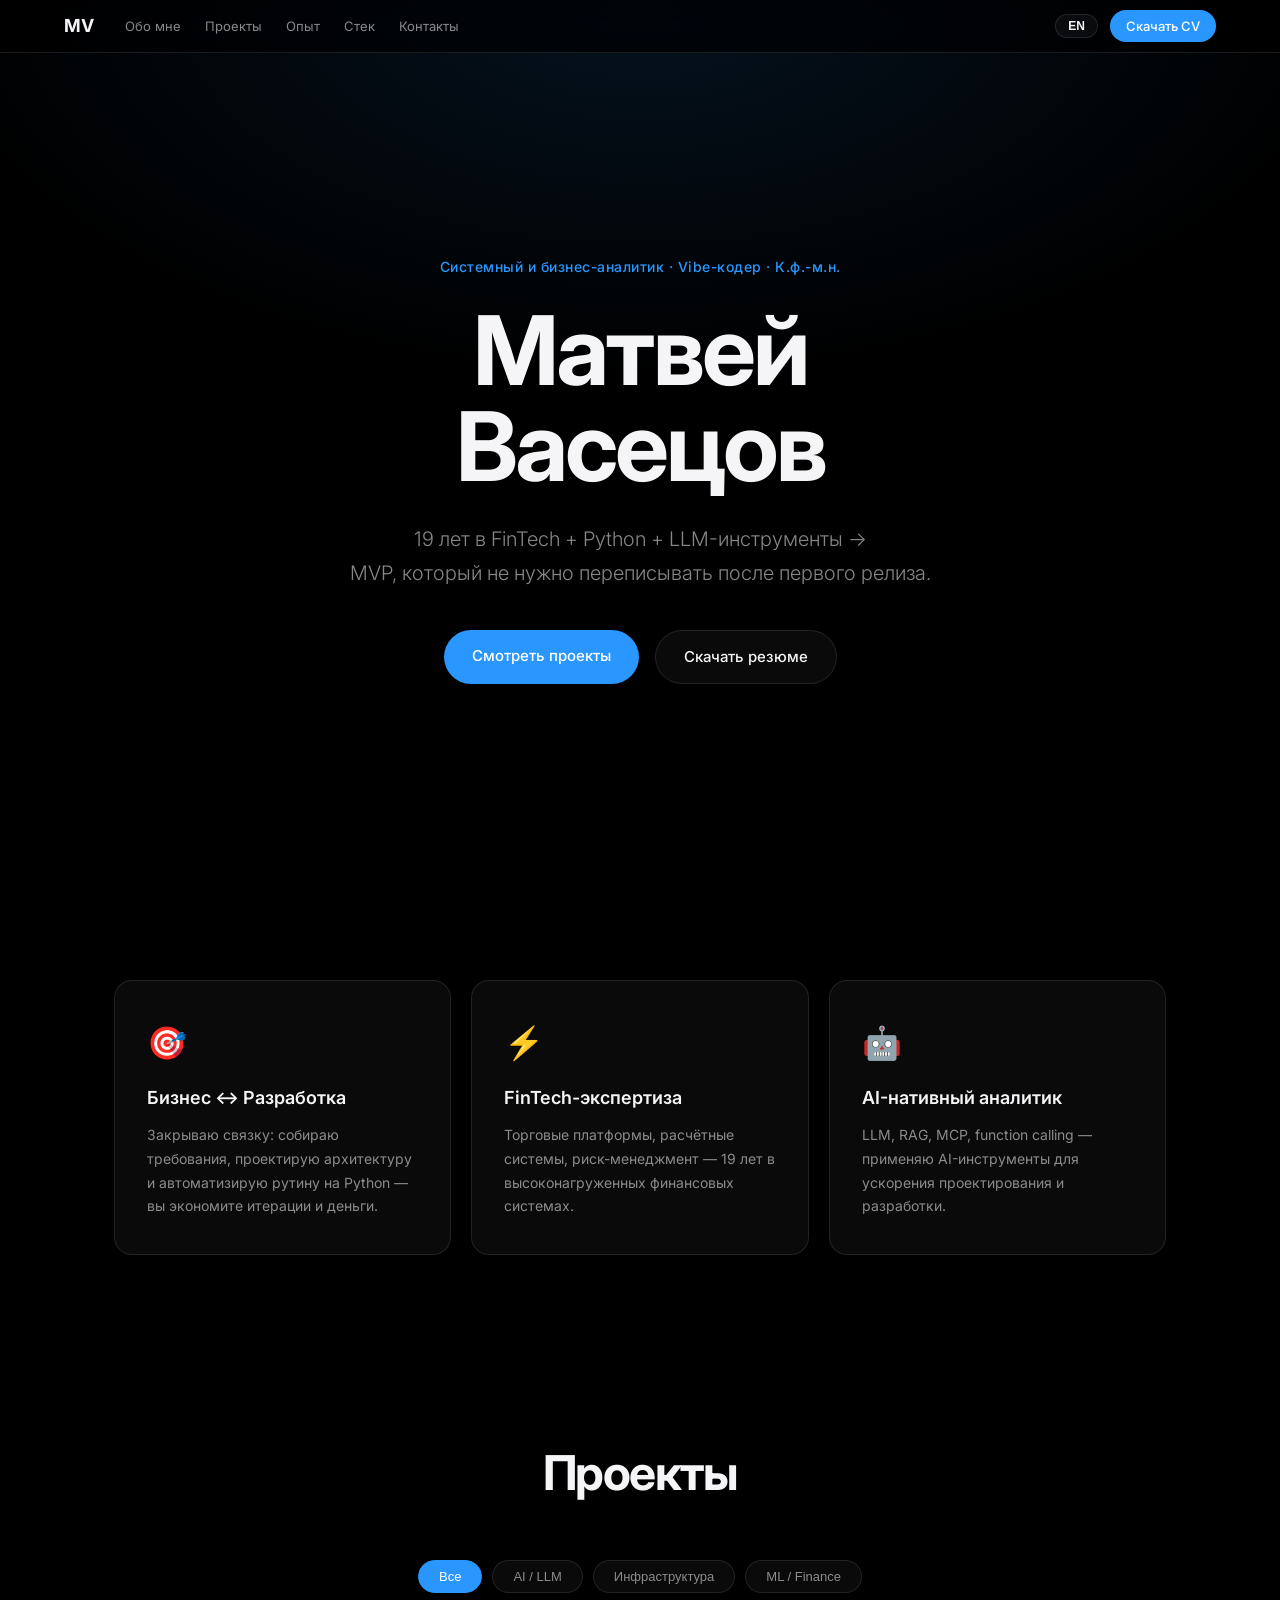
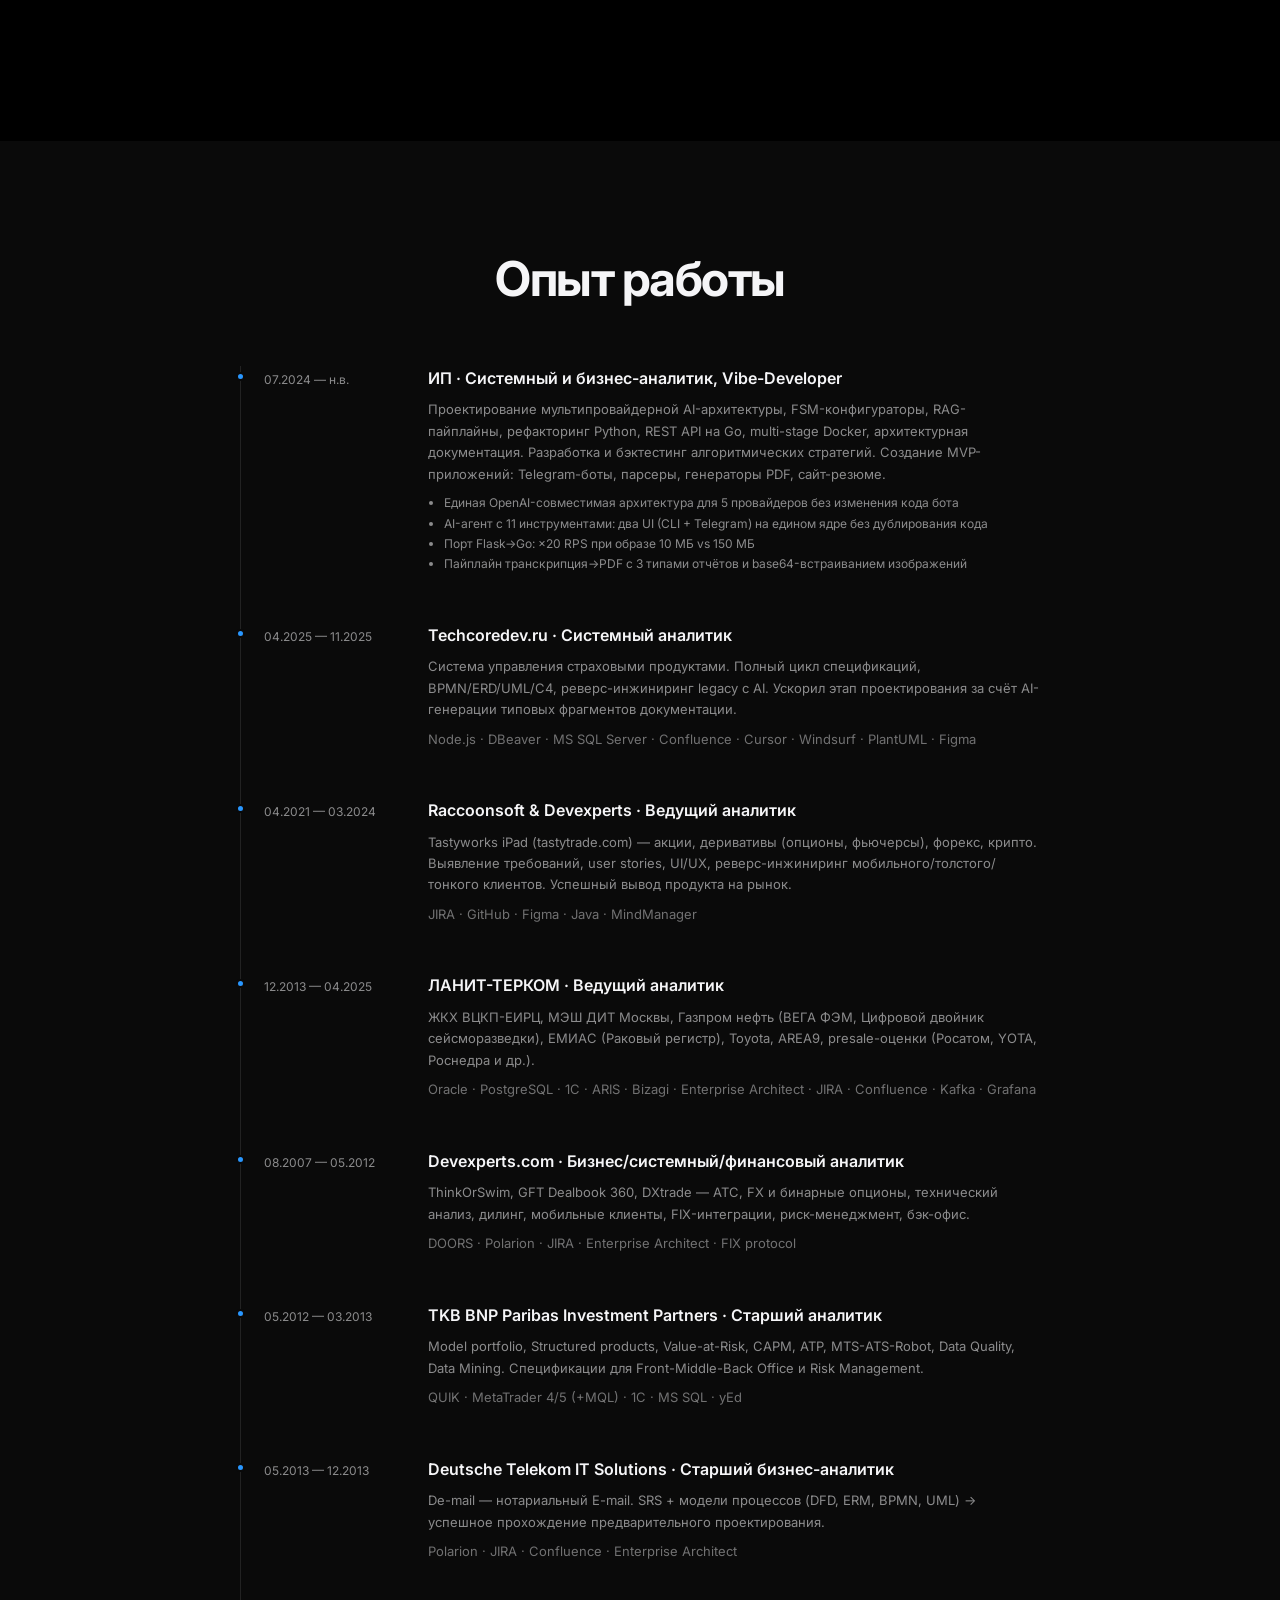
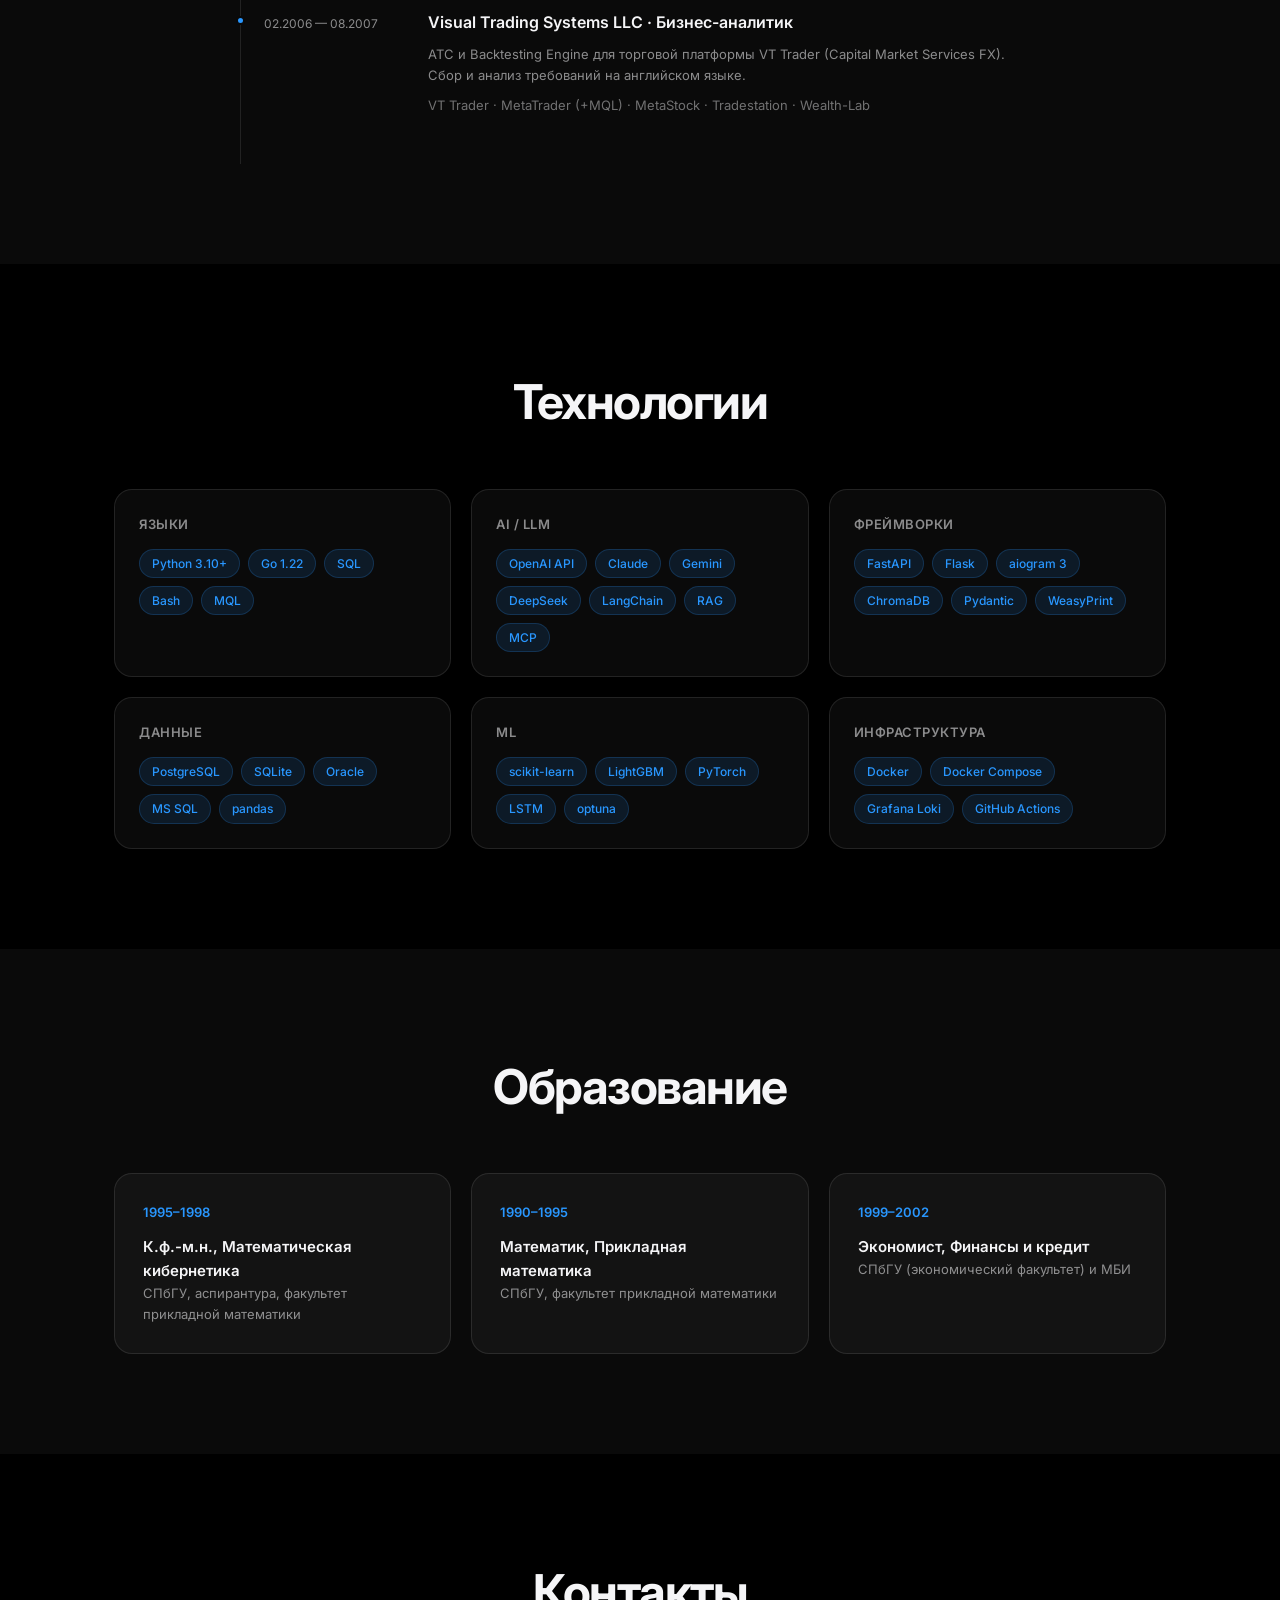
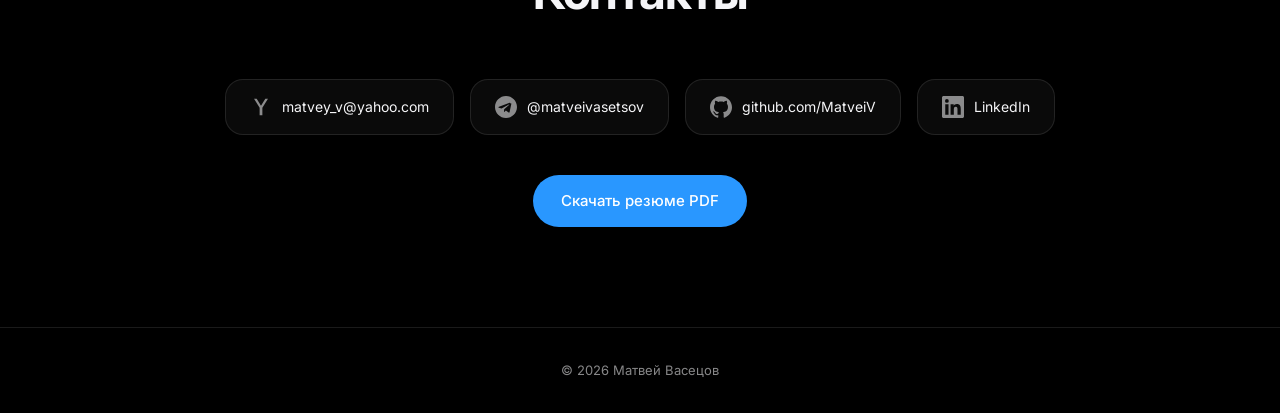
==== commit 173837fe: "feat: Resume_site_bot project, expanded experience, timestamps in CV filenames, updated repo links" ====
--- a/templates/index.html
+++ b/templates/index.html
@@ -90,35 +90,69 @@
           <div class="timeline-date">07.2024 — <span data-i18n="present">н.в.</span></div>
           <div class="timeline-content">
             <h3 data-i18n="exp1_role">ИП · Системный и бизнес-аналитик, Vibe-Developer</h3>
-            <p data-i18n="exp1_desc">Проектирование мультипровайдерной AI-архитектуры, FSM-конфигураторы, RAG-пайплайны, рефакторинг Python, REST API на Go, multi-stage Docker, архитектурная документация.</p>
+            <p data-i18n="exp1_desc">Проектирование мультипровайдерной AI-архитектуры, FSM-конфигураторы, RAG-пайплайны, рефакторинг Python, REST API на Go, multi-stage Docker, архитектурная документация. Разработка и бэктестинг алгоритмических стратегий. Создание MVP-приложений: Telegram-боты, парсеры, генераторы PDF, сайт-резюме.</p>
+            <ul class="timeline-achievements" data-i18n-list="exp1_achievements">
+              <li>Единая OpenAI-совместимая архитектура для 5 провайдеров без изменения кода бота</li>
+              <li>AI-агент с 11 инструментами: два UI (CLI + Telegram) на едином ядре без дублирования кода</li>
+              <li>Порт Flask→Go: ×20 RPS при образе 10 МБ vs 150 МБ</li>
+              <li>Пайплайн транскрипция→PDF с 3 типами отчётов и base64-встраиванием изображений</li>
+            </ul>
           </div>
         </div>
         <div class="timeline-item">
           <div class="timeline-date">04.2025 — 11.2025</div>
           <div class="timeline-content">
             <h3 data-i18n="exp2_role">Techcoredev.ru · Системный аналитик</h3>
-            <p data-i18n="exp2_desc">Система управления страховыми продуктами. Полный цикл спецификаций, BPMN/ERD/UML/C4, реверс-инжиниринг legacy с AI.</p>
+            <p data-i18n="exp2_desc">Система управления страховыми продуктами. Полный цикл спецификаций, BPMN/ERD/UML/C4, реверс-инжиниринг legacy с AI. Ускорил этап проектирования за счёт AI-генерации типовых фрагментов документации.</p>
+            <p class="timeline-tech">Node.js · DBeaver · MS SQL Server · Confluence · Cursor · Windsurf · PlantUML · Figma</p>
           </div>
         </div>
         <div class="timeline-item">
           <div class="timeline-date">04.2021 — 03.2024</div>
           <div class="timeline-content">
             <h3 data-i18n="exp3_role">Raccoonsoft & Devexperts · Ведущий аналитик</h3>
-            <p data-i18n="exp3_desc">Мобильная платформа Tastyworks iPad (tastytrade.com) — торговля акциями, деривативами, форекс и криптовалютами.</p>
+            <p data-i18n="exp3_desc">Tastyworks iPad (tastytrade.com) — акции, деривативы (опционы, фьючерсы), форекс, крипто. Выявление требований, user stories, UI/UX, реверс-инжиниринг мобильного/толстого/тонкого клиентов. Успешный вывод продукта на рынок.</p>
+            <p class="timeline-tech">JIRA · GitHub · Figma · Java · MindManager</p>
           </div>
         </div>
         <div class="timeline-item">
           <div class="timeline-date">12.2013 — 04.2025</div>
           <div class="timeline-content">
             <h3 data-i18n="exp4_role">ЛАНИТ-ТЕРКОМ · Ведущий аналитик</h3>
-            <p data-i18n="exp4_desc">ЖКХ ВЦКП-ЕИРЦ, МЭШ ДИТ Москвы, Газпром нефть, ЕМИАС, Toyota, AREA9 и другие крупные проекты.</p>
+            <p data-i18n="exp4_desc">ЖКХ ВЦКП-ЕИРЦ, МЭШ ДИТ Москвы, Газпром нефть (ВЕГА ФЭМ, Цифровой двойник сейсморазведки), ЕМИАС (Раковый регистр), Toyota, AREA9, presale-оценки (Росатом, YOTA, Роснедра и др.).</p>
+            <p class="timeline-tech">Oracle · PostgreSQL · 1С · ARIS · Bizagi · Enterprise Architect · JIRA · Confluence · Kafka · Grafana</p>
           </div>
         </div>
         <div class="timeline-item">
           <div class="timeline-date">08.2007 — 05.2012</div>
           <div class="timeline-content">
             <h3 data-i18n="exp5_role">Devexperts.com · Бизнес/системный/финансовый аналитик</h3>
-            <p data-i18n="exp5_desc">ThinkOrSwim, GFT Dealbook 360, DXtrade — торговые платформы, FIX-интеграции, риск-менеджмент, бэк-офис.</p>
+            <p data-i18n="exp5_desc">ThinkOrSwim, GFT Dealbook 360, DXtrade — АТС, FX и бинарные опционы, технический анализ, дилинг, мобильные клиенты, FIX-интеграции, риск-менеджмент, бэк-офис.</p>
+            <p class="timeline-tech">DOORS · Polarion · JIRA · Enterprise Architect · FIX protocol</p>
+          </div>
+        </div>
+        <div class="timeline-item">
+          <div class="timeline-date">05.2012 — 03.2013</div>
+          <div class="timeline-content">
+            <h3 data-i18n="exp6_role">TKB BNP Paribas Investment Partners · Старший аналитик</h3>
+            <p data-i18n="exp6_desc">Model portfolio, Structured products, Value-at-Risk, CAPM, ATP, MTS-ATS-Robot, Data Quality, Data Mining. Спецификации для Front-Middle-Back Office и Risk Management.</p>
+            <p class="timeline-tech">QUIK · MetaTrader 4/5 (+MQL) · 1C · MS SQL · yEd</p>
+          </div>
+        </div>
+        <div class="timeline-item">
+          <div class="timeline-date">05.2013 — 12.2013</div>
+          <div class="timeline-content">
+            <h3 data-i18n="exp7_role">Deutsche Telekom IT Solutions · Старший бизнес-аналитик</h3>
+            <p data-i18n="exp7_desc">De-mail — нотариальный E-mail. SRS + модели процессов (DFD, ERM, BPMN, UML) → успешное прохождение предварительного проектирования.</p>
+            <p class="timeline-tech">Polarion · JIRA · Confluence · Enterprise Architect</p>
+          </div>
+        </div>
+        <div class="timeline-item">
+          <div class="timeline-date">02.2006 — 08.2007</div>
+          <div class="timeline-content">
+            <h3 data-i18n="exp8_role">Visual Trading Systems LLC · Бизнес-аналитик</h3>
+            <p data-i18n="exp8_desc">АТС и Backtesting Engine для торговой платформы VT Trader (Capital Market Services FX). Сбор и анализ требований на английском языке.</p>
+            <p class="timeline-tech">VT Trader · MetaTrader (+MQL) · MetaStock · Tradestation · Wealth-Lab</p>
           </div>
         </div>
       </div>
--- a/static/css/style.css
+++ b/static/css/style.css
@@ -210,6 +210,8 @@
 .timeline-date { font-size: 12px; color: var(--text-muted); padding-top: 4px; }
 .timeline-content h3 { font-size: 16px; font-weight: 600; margin-bottom: 8px; }
 .timeline-content p { font-size: 13px; color: var(--text-muted); line-height: 1.65; }
+.timeline-tech { font-size: 11px; color: var(--accent); margin-top: 8px; opacity: 0.8; }
+.timeline-achievements { font-size: 12px; color: var(--text-muted); margin-top: 8px; padding-left: 16px; line-height: 1.7; }
 
 /* ===== SKILLS ===== */
 .skills { padding: 100px 24px; }
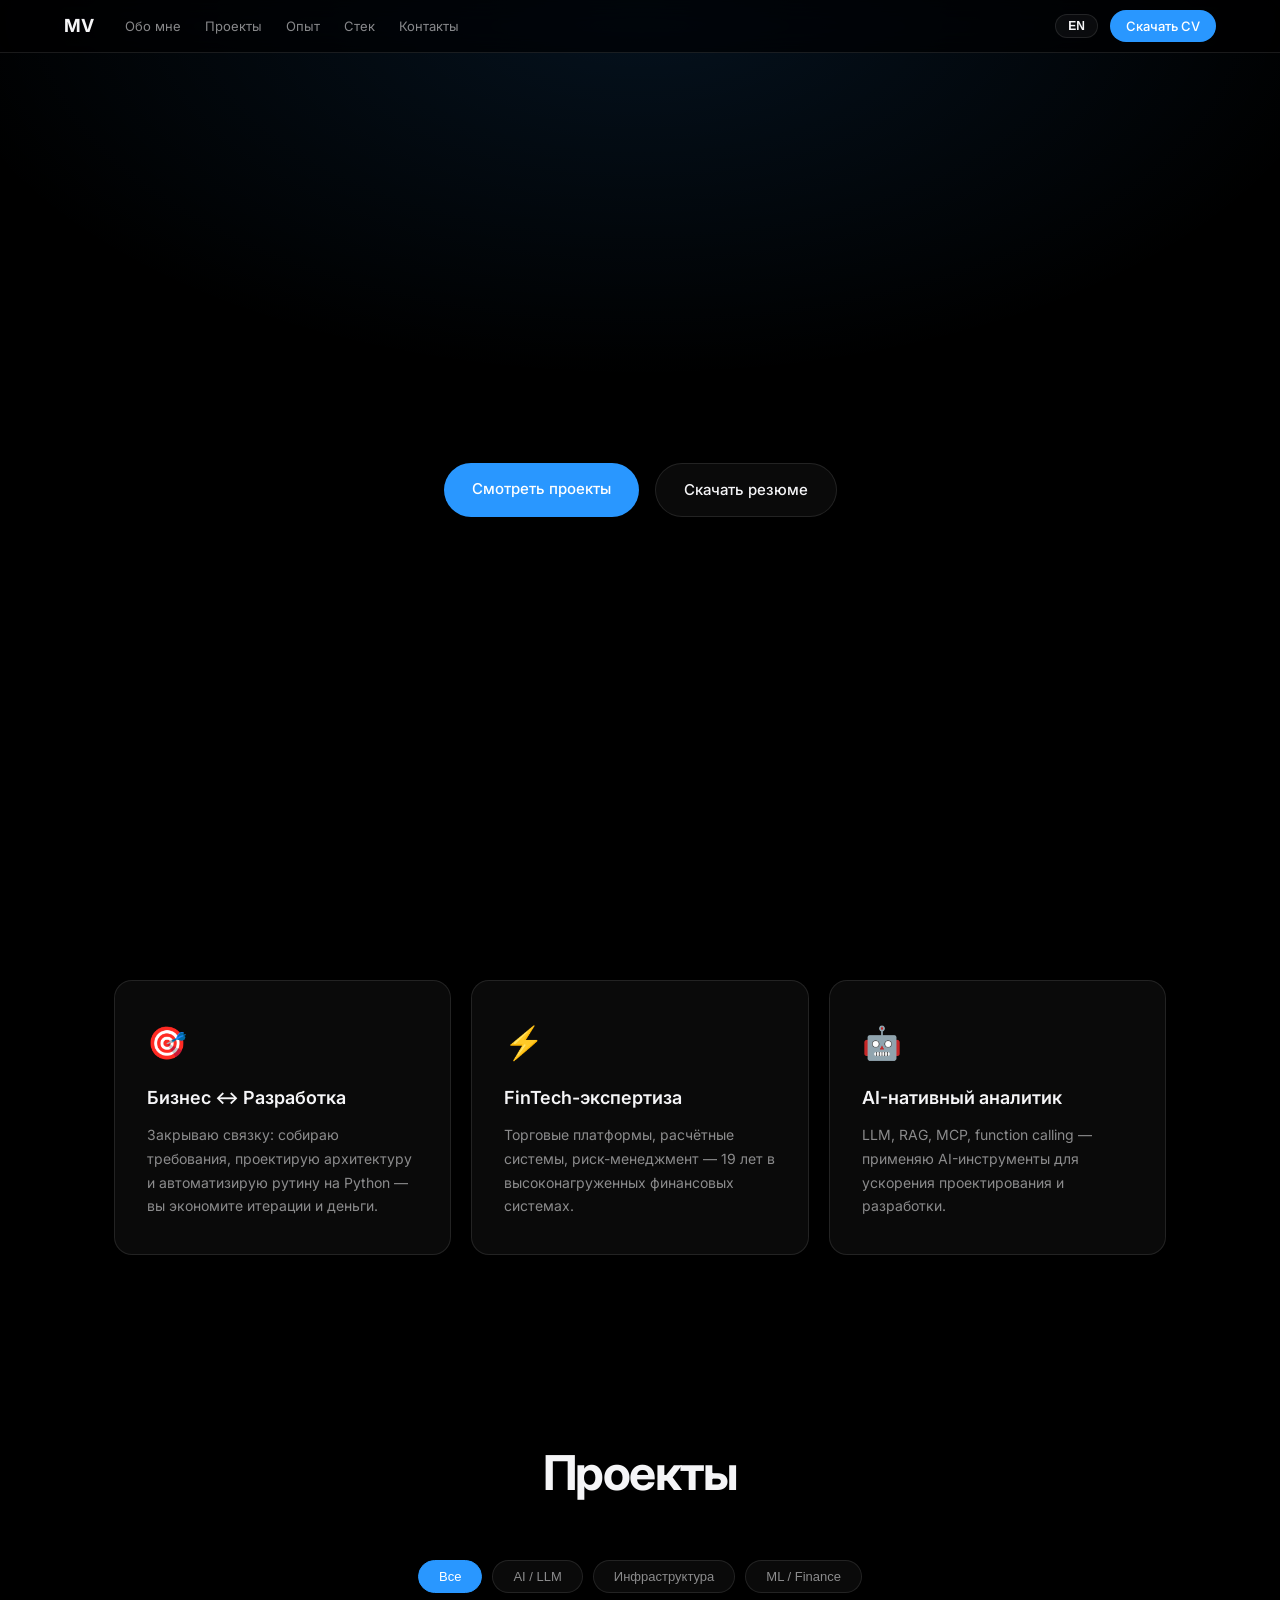
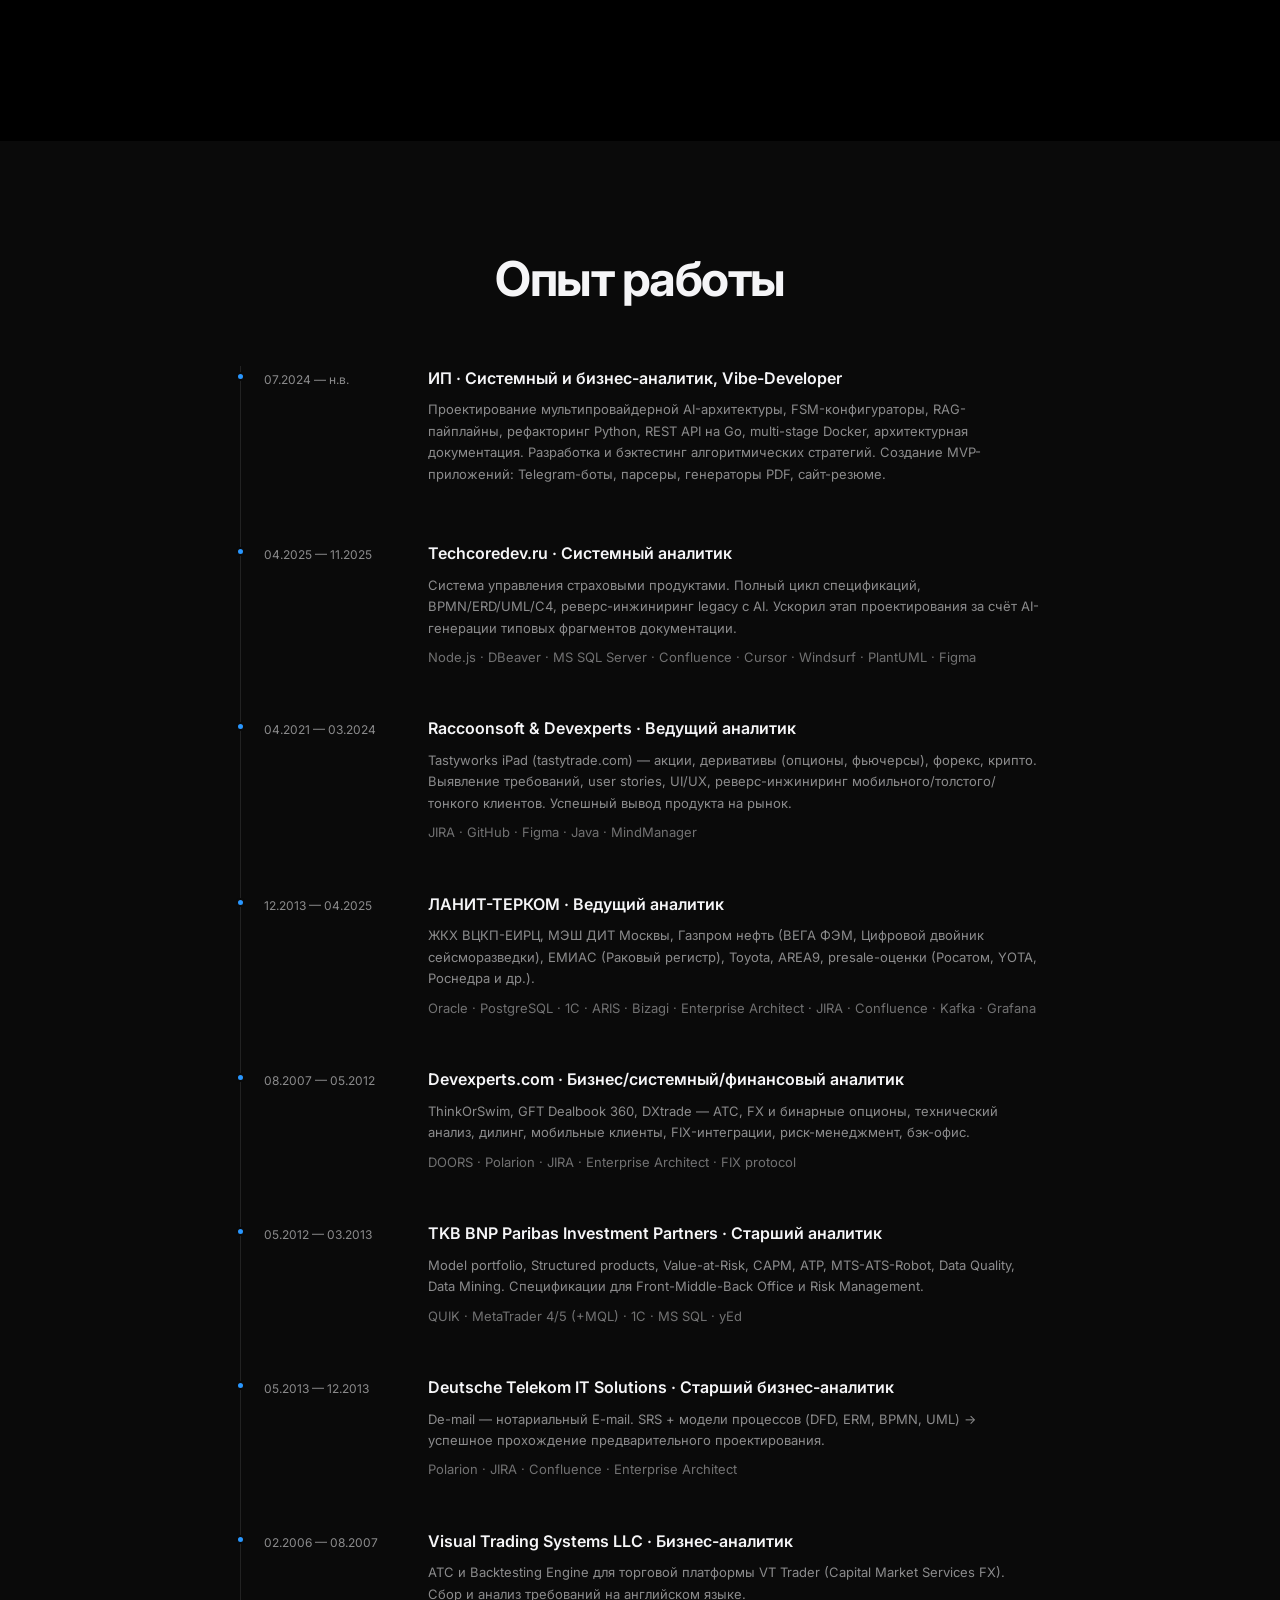
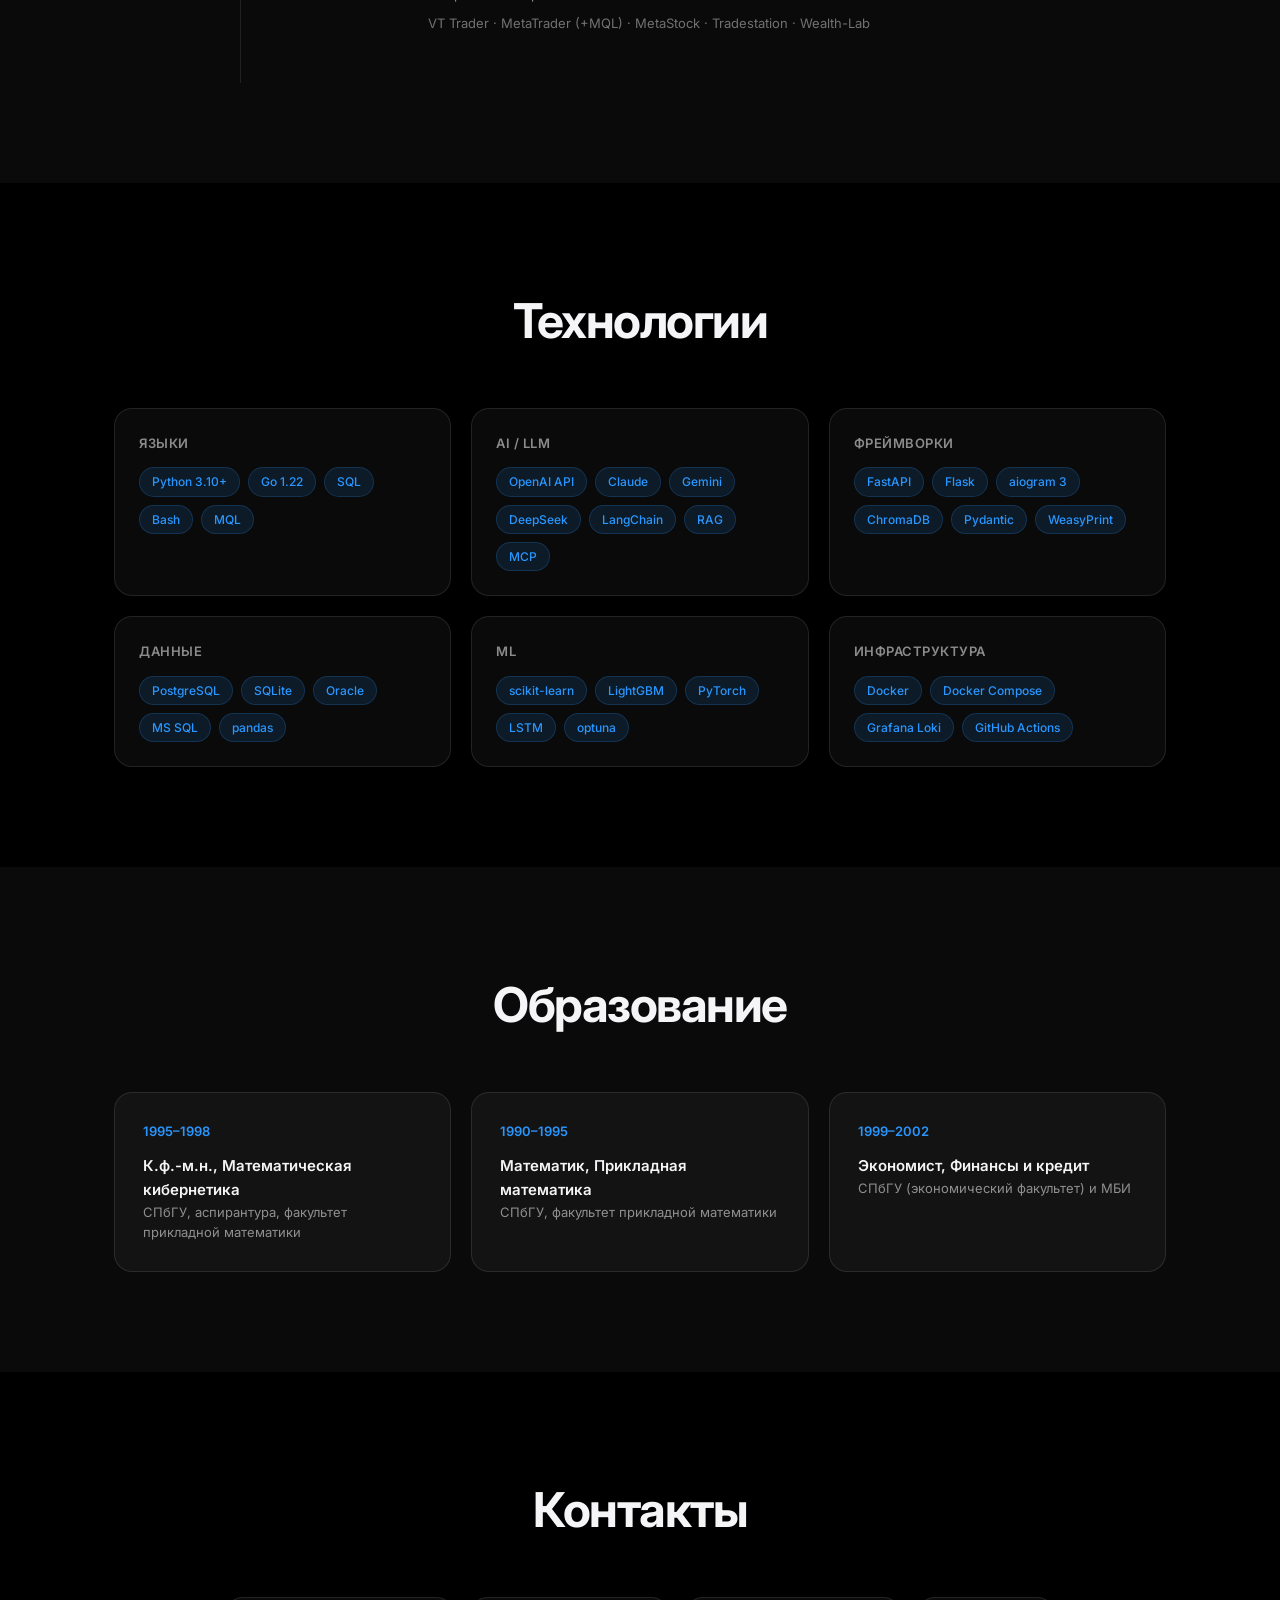
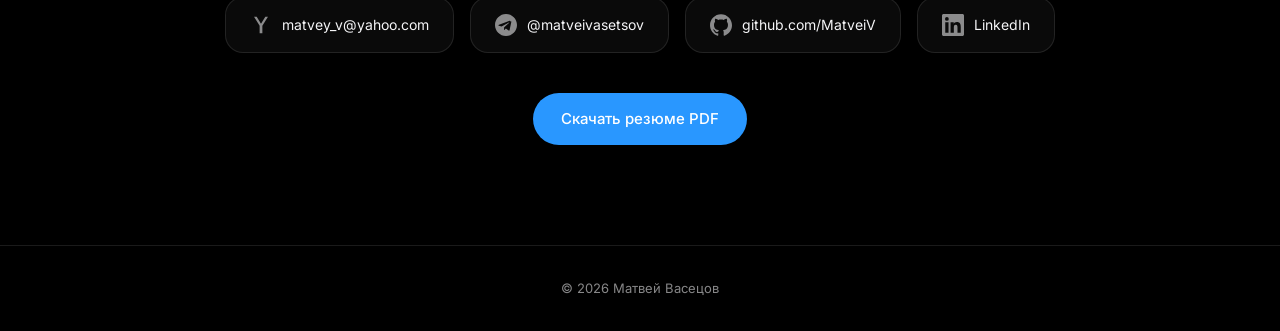
==== commit 54be7c0e: "fix: hero eyebrow/name/tagline always translated - remove hardcoded RU text from HTML, persist lang " ====
--- a/templates/index.html
+++ b/templates/index.html
@@ -32,11 +32,9 @@
   <!-- HERO -->
   <section class="hero" id="about">
     <div class="hero-inner">
-      <p class="hero-eyebrow" data-i18n="hero_eyebrow">Системный и бизнес-аналитик · Vibe-кодер · К.ф.-м.н.</p>
-      <h1 class="hero-name">Матвей<br>Васецов</h1>
-      <p class="hero-tagline" data-i18n="hero_tagline">
-        19 лет в FinTech + Python + LLM-инструменты →<br>MVP, который не нужно переписывать после первого релиза.
-      </p>
+      <p class="hero-eyebrow" data-i18n="hero_eyebrow"></p>
+      <h1 class="hero-name" data-i18n="hero_name"></h1>
+      <p class="hero-tagline" data-i18n="hero_tagline"></p>
       <div class="hero-cta">
         <a href="#projects" class="btn-primary" data-i18n="hero_cta_projects">Смотреть проекты</a>
         <a href="/download-cv?lang=ru" class="btn-secondary cv-download-btn" data-i18n="hero_cta_cv">Скачать резюме</a>
@@ -91,12 +89,7 @@
           <div class="timeline-content">
             <h3 data-i18n="exp1_role">ИП · Системный и бизнес-аналитик, Vibe-Developer</h3>
             <p data-i18n="exp1_desc">Проектирование мультипровайдерной AI-архитектуры, FSM-конфигураторы, RAG-пайплайны, рефакторинг Python, REST API на Go, multi-stage Docker, архитектурная документация. Разработка и бэктестинг алгоритмических стратегий. Создание MVP-приложений: Telegram-боты, парсеры, генераторы PDF, сайт-резюме.</p>
-            <ul class="timeline-achievements" data-i18n-list="exp1_achievements">
-              <li>Единая OpenAI-совместимая архитектура для 5 провайдеров без изменения кода бота</li>
-              <li>AI-агент с 11 инструментами: два UI (CLI + Telegram) на едином ядре без дублирования кода</li>
-              <li>Порт Flask→Go: ×20 RPS при образе 10 МБ vs 150 МБ</li>
-              <li>Пайплайн транскрипция→PDF с 3 типами отчётов и base64-встраиванием изображений</li>
-            </ul>
+            <ul class="timeline-achievements" id="exp1Achievements"></ul>
           </div>
         </div>
         <div class="timeline-item">
